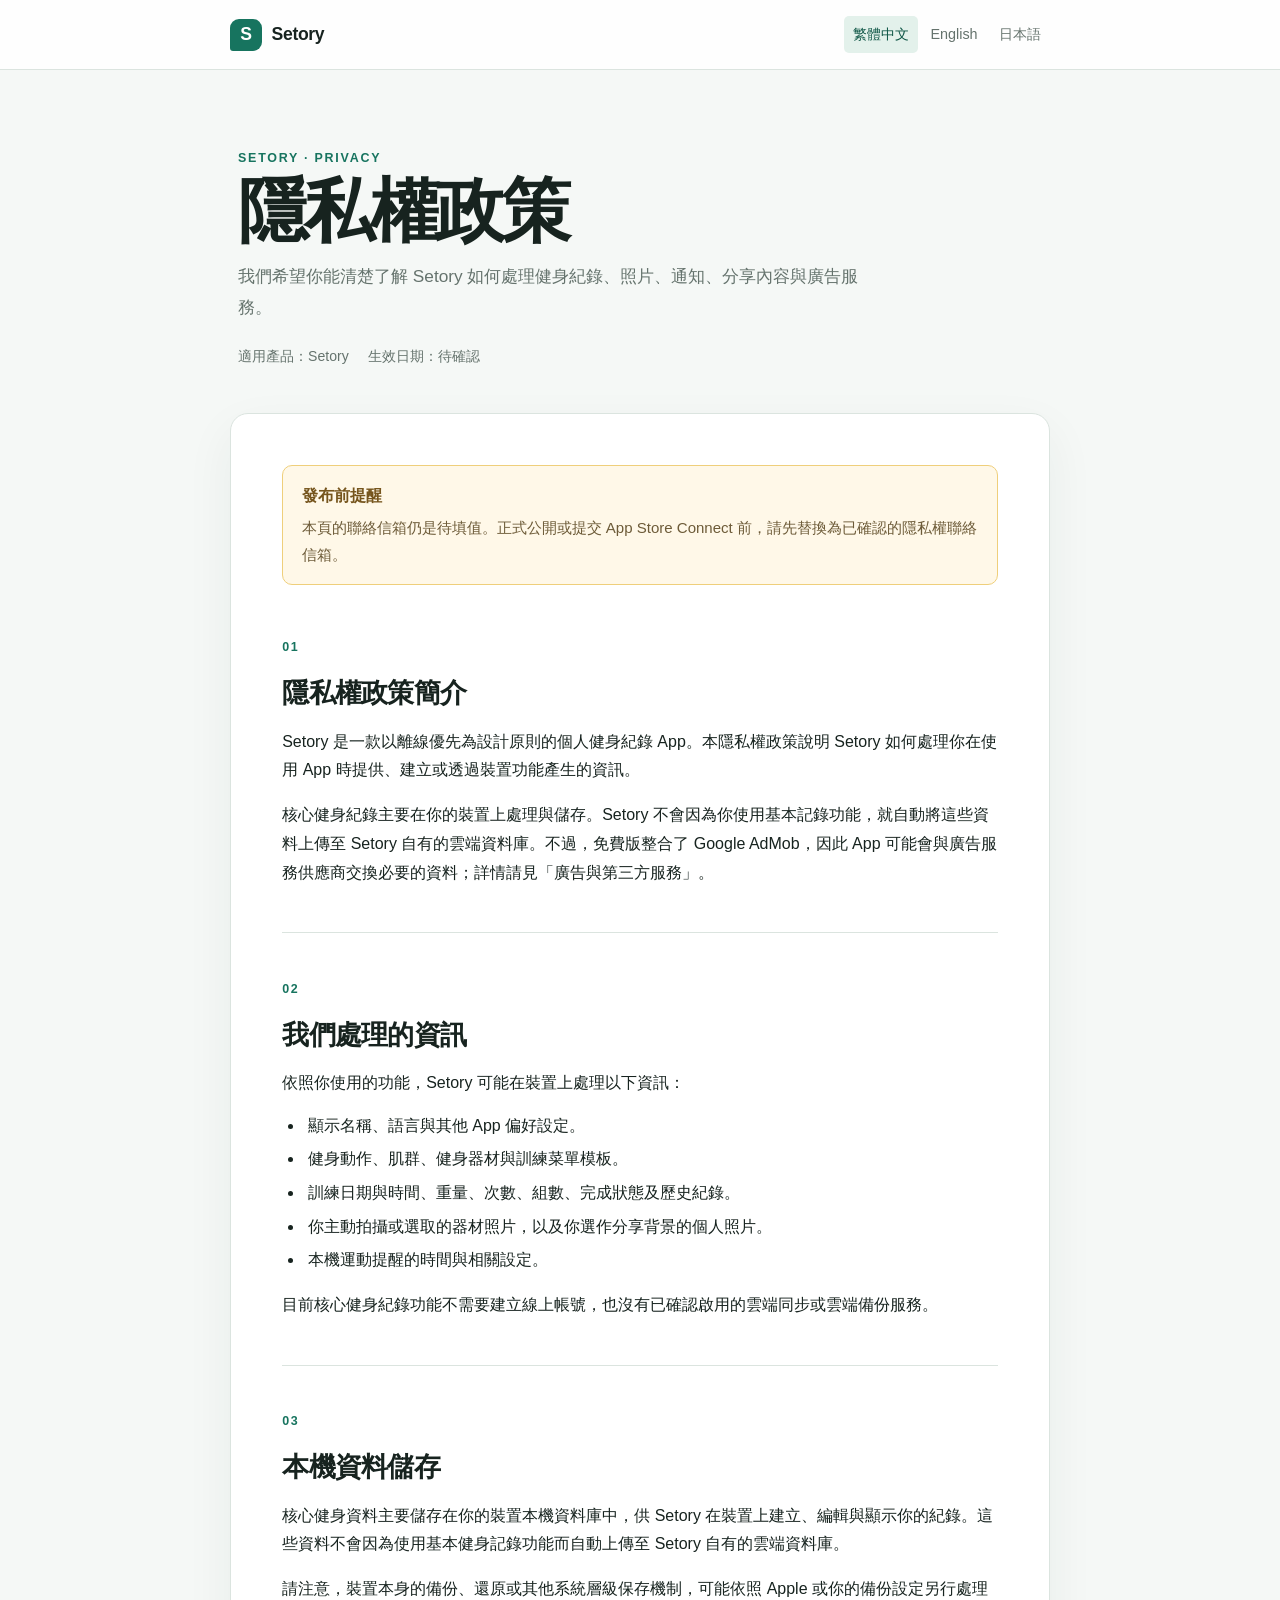
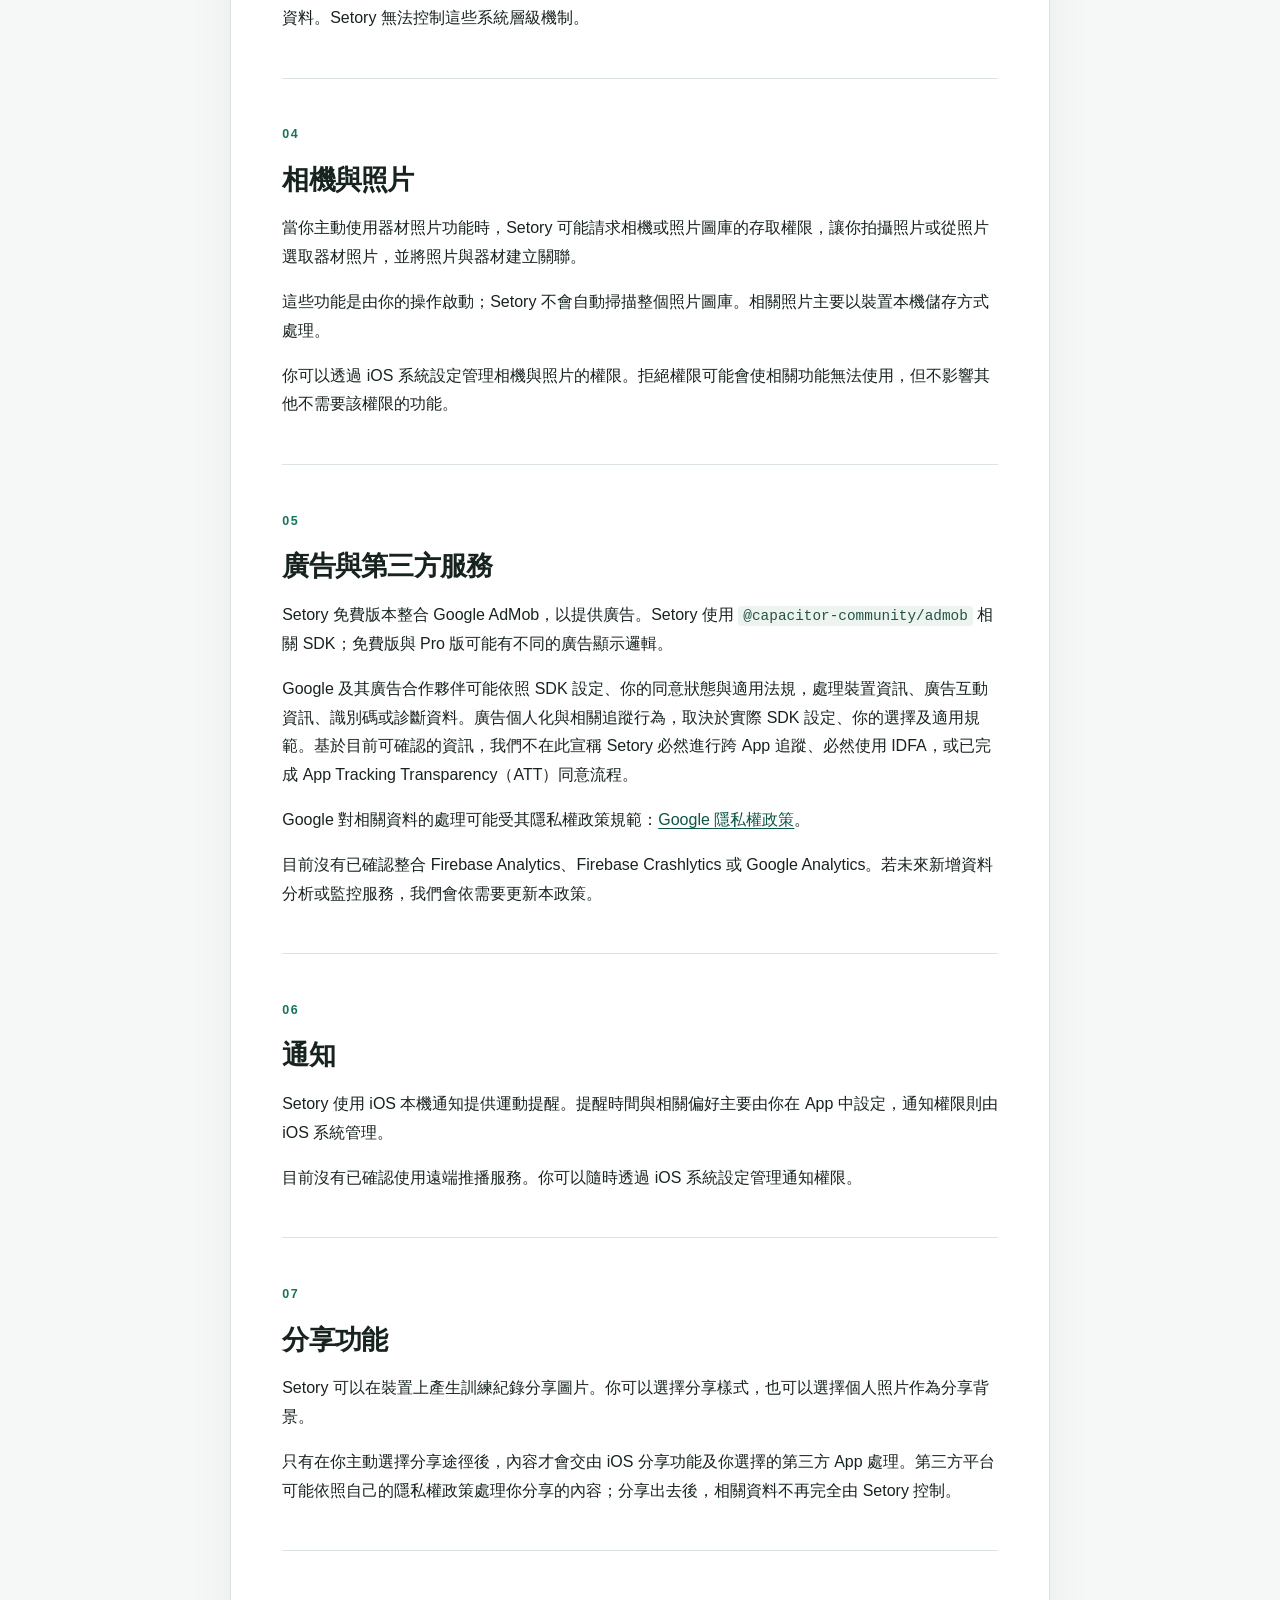
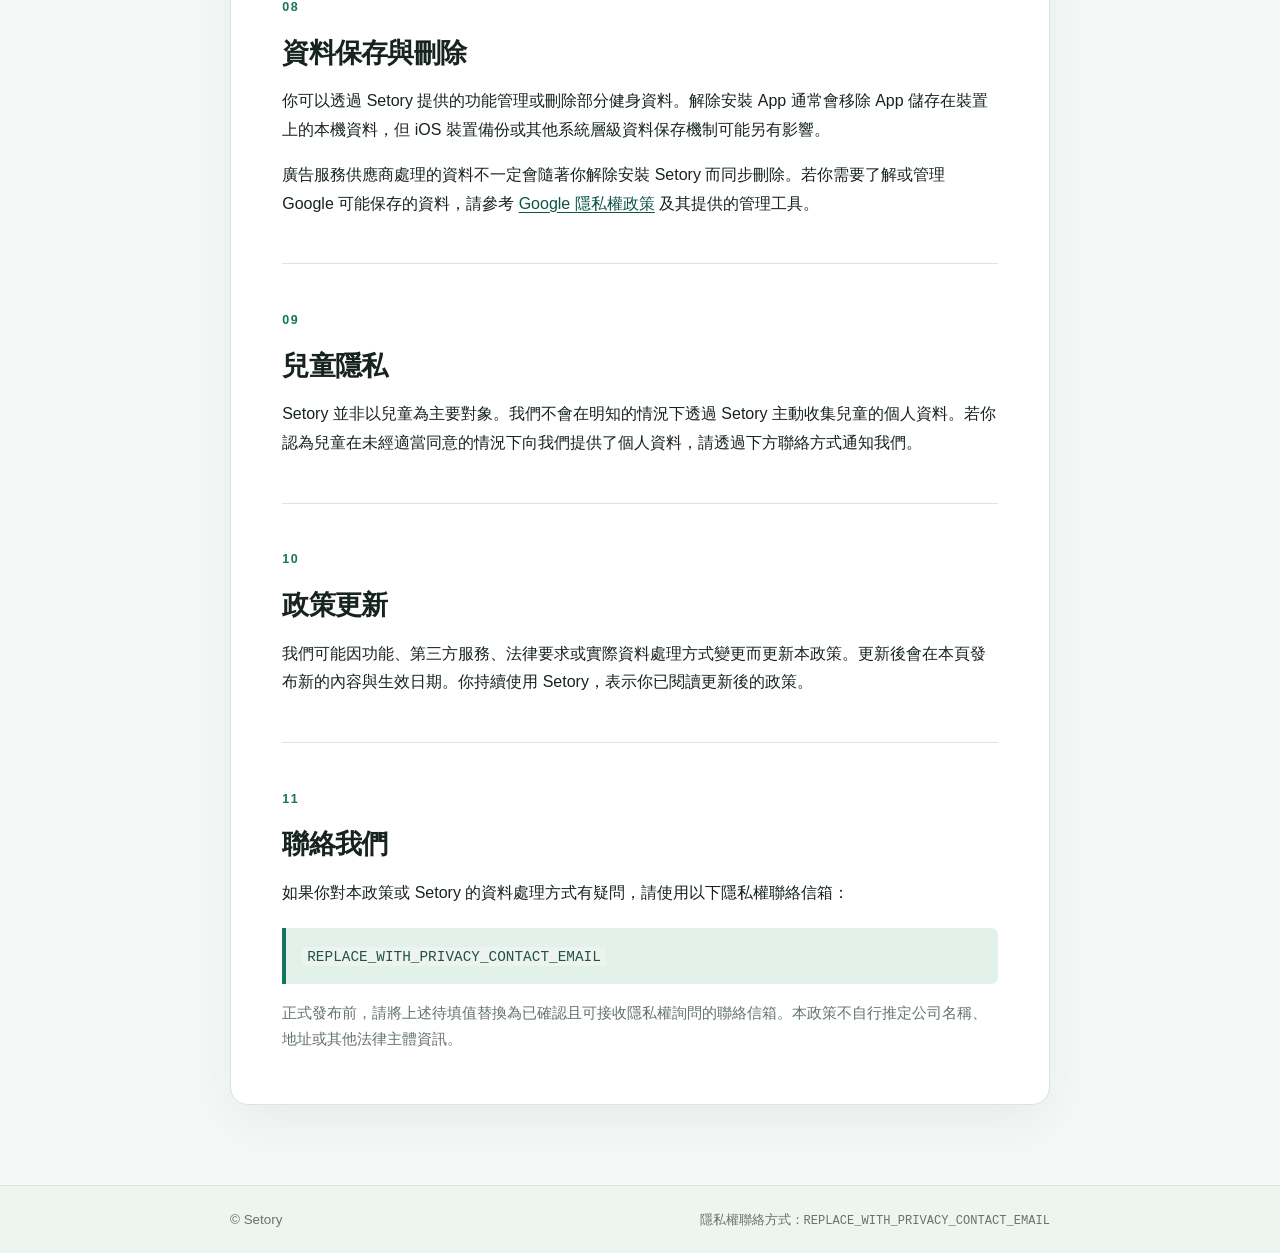
==== index.html @ bccb5e9c "first commit" ====
<!doctype html>
<html lang="zh-Hant">

<head>
    <meta charset="UTF-8">
    <meta name="viewport" content="width=device-width, initial-scale=1">
    <meta name="description" content="Setory 隱私權政策。了解 Setory 如何處理本機健身資料、照片、通知、分享功能與廣告服務。">
    <title>Setory｜隱私權政策</title>
    <link rel="stylesheet" href="./styles.css">
</head>

<body>
    <a class="skip-link" href="#main-content">跳至主要內容</a>
    <header class="site-header">
        <div class="header-inner">
            <a class="brand" href="./" aria-label="Setory 隱私權政策首頁">
                <span class="brand-mark" aria-hidden="true">S</span>
                <span>Setory</span>
            </a>
            <nav class="language-nav" aria-label="語言選擇">
                <a class="active" href="./" lang="zh-Hant" aria-current="page">繁體中文</a>
                <a href="./en/" lang="en">English</a>
                <a href="./ja/" lang="ja">日本語</a>
            </nav>
        </div>
    </header>

    <main id="main-content" class="policy-shell">
        <section class="hero" aria-labelledby="page-title">
            <p class="eyebrow">SETORY · PRIVACY</p>
            <h1 id="page-title">隱私權政策</h1>
            <p class="hero-copy">我們希望你能清楚了解 Setory 如何處理健身紀錄、照片、通知、分享內容與廣告服務。</p>
            <div class="policy-meta">
                <span>適用產品：Setory</span>
                <span>生效日期：待確認</span>
            </div>
        </section>

        <article class="policy-card">
            <div class="notice">
                <strong>發布前提醒</strong>
                <p>本頁的聯絡信箱仍是待填值。正式公開或提交 App Store Connect 前，請先替換為已確認的隱私權聯絡信箱。</p>
            </div>

            <section class="policy-section" id="introduction">
                <p class="section-number">01</p>
                <h2>隱私權政策簡介</h2>
                <p>Setory 是一款以離線優先為設計原則的個人健身紀錄 App。本隱私權政策說明 Setory 如何處理你在使用 App 時提供、建立或透過裝置功能產生的資訊。</p>
                <p>核心健身紀錄主要在你的裝置上處理與儲存。Setory 不會因為你使用基本記錄功能，就自動將這些資料上傳至 Setory 自有的雲端資料庫。不過，免費版整合了 Google AdMob，因此 App
                    可能會與廣告服務供應商交換必要的資料；詳情請見「廣告與第三方服務」。</p>
            </section>

            <section class="policy-section" id="information">
                <p class="section-number">02</p>
                <h2>我們處理的資訊</h2>
                <p>依照你使用的功能，Setory 可能在裝置上處理以下資訊：</p>
                <ul>
                    <li>顯示名稱、語言與其他 App 偏好設定。</li>
                    <li>健身動作、肌群、健身器材與訓練菜單模板。</li>
                    <li>訓練日期與時間、重量、次數、組數、完成狀態及歷史紀錄。</li>
                    <li>你主動拍攝或選取的器材照片，以及你選作分享背景的個人照片。</li>
                    <li>本機運動提醒的時間與相關設定。</li>
                </ul>
                <p>目前核心健身紀錄功能不需要建立線上帳號，也沒有已確認啟用的雲端同步或雲端備份服務。</p>
            </section>

            <section class="policy-section" id="local-storage">
                <p class="section-number">03</p>
                <h2>本機資料儲存</h2>
                <p>核心健身資料主要儲存在你的裝置本機資料庫中，供 Setory 在裝置上建立、編輯與顯示你的紀錄。這些資料不會因為使用基本健身記錄功能而自動上傳至 Setory 自有的雲端資料庫。</p>
                <p>請注意，裝置本身的備份、還原或其他系統層級保存機制，可能依照 Apple 或你的備份設定另行處理資料。Setory 無法控制這些系統層級機制。</p>
            </section>

            <section class="policy-section" id="camera-photos">
                <p class="section-number">04</p>
                <h2>相機與照片</h2>
                <p>當你主動使用器材照片功能時，Setory 可能請求相機或照片圖庫的存取權限，讓你拍攝照片或從照片選取器材照片，並將照片與器材建立關聯。</p>
                <p>這些功能是由你的操作啟動；Setory 不會自動掃描整個照片圖庫。相關照片主要以裝置本機儲存方式處理。</p>
                <p>你可以透過 iOS 系統設定管理相機與照片的權限。拒絕權限可能會使相關功能無法使用，但不影響其他不需要該權限的功能。</p>
            </section>

            <section class="policy-section" id="advertising">
                <p class="section-number">05</p>
                <h2>廣告與第三方服務</h2>
                <p>Setory 免費版本整合 Google AdMob，以提供廣告。Setory 使用 <code>@capacitor-community/admob</code> 相關 SDK；免費版與 Pro
                    版可能有不同的廣告顯示邏輯。</p>
                <p>Google 及其廣告合作夥伴可能依照 SDK 設定、你的同意狀態與適用法規，處理裝置資訊、廣告互動資訊、識別碼或診斷資料。廣告個人化與相關追蹤行為，取決於實際 SDK
                    設定、你的選擇及適用規範。基於目前可確認的資訊，我們不在此宣稱 Setory 必然進行跨 App 追蹤、必然使用 IDFA，或已完成 App Tracking
                    Transparency（ATT）同意流程。</p>
                <p>Google 對相關資料的處理可能受其隱私權政策規範：<a href="https://policies.google.com/privacy" rel="noopener noreferrer"
                        target="_blank">Google 隱私權政策<span class="sr-only">（在新分頁開啟）</span></a>。</p>
                <p>目前沒有已確認整合 Firebase Analytics、Firebase Crashlytics 或 Google Analytics。若未來新增資料分析或監控服務，我們會依需要更新本政策。</p>
            </section>

            <section class="policy-section" id="notifications">
                <p class="section-number">06</p>
                <h2>通知</h2>
                <p>Setory 使用 iOS 本機通知提供運動提醒。提醒時間與相關偏好主要由你在 App 中設定，通知權限則由 iOS 系統管理。</p>
                <p>目前沒有已確認使用遠端推播服務。你可以隨時透過 iOS 系統設定管理通知權限。</p>
            </section>

            <section class="policy-section" id="sharing">
                <p class="section-number">07</p>
                <h2>分享功能</h2>
                <p>Setory 可以在裝置上產生訓練紀錄分享圖片。你可以選擇分享樣式，也可以選擇個人照片作為分享背景。</p>
                <p>只有在你主動選擇分享途徑後，內容才會交由 iOS 分享功能及你選擇的第三方 App 處理。第三方平台可能依照自己的隱私權政策處理你分享的內容；分享出去後，相關資料不再完全由 Setory 控制。</p>
            </section>

            <section class="policy-section" id="retention">
                <p class="section-number">08</p>
                <h2>資料保存與刪除</h2>
                <p>你可以透過 Setory 提供的功能管理或刪除部分健身資料。解除安裝 App 通常會移除 App 儲存在裝置上的本機資料，但 iOS 裝置備份或其他系統層級資料保存機制可能另有影響。</p>
                <p>廣告服務供應商處理的資料不一定會隨著你解除安裝 Setory 而同步刪除。若你需要了解或管理 Google 可能保存的資料，請參考 <a
                        href="https://policies.google.com/privacy" rel="noopener noreferrer" target="_blank">Google
                        隱私權政策<span class="sr-only">（在新分頁開啟）</span></a> 及其提供的管理工具。</p>
            </section>

            <section class="policy-section" id="children">
                <p class="section-number">09</p>
                <h2>兒童隱私</h2>
                <p>Setory 並非以兒童為主要對象。我們不會在明知的情況下透過 Setory 主動收集兒童的個人資料。若你認為兒童在未經適當同意的情況下向我們提供了個人資料，請透過下方聯絡方式通知我們。</p>
            </section>

            <section class="policy-section" id="changes">
                <p class="section-number">10</p>
                <h2>政策更新</h2>
                <p>我們可能因功能、第三方服務、法律要求或實際資料處理方式變更而更新本政策。更新後會在本頁發布新的內容與生效日期。你持續使用 Setory，表示你已閱讀更新後的政策。</p>
            </section>

            <section class="policy-section" id="contact">
                <p class="section-number">11</p>
                <h2>聯絡我們</h2>
                <p>如果你對本政策或 Setory 的資料處理方式有疑問，請使用以下隱私權聯絡信箱：</p>
                <p class="contact-placeholder"><code>REPLACE_WITH_PRIVACY_CONTACT_EMAIL</code></p>
                <p class="muted">正式發布前，請將上述待填值替換為已確認且可接收隱私權詢問的聯絡信箱。本政策不自行推定公司名稱、地址或其他法律主體資訊。</p>
            </section>
        </article>
    </main>

    <footer class="site-footer">
        <div class="footer-inner">
            <span>© Setory</span>
            <span>隱私權聯絡方式：<code>REPLACE_WITH_PRIVACY_CONTACT_EMAIL</code></span>
        </div>
    </footer>
</body>

</html>
---- styles.css ----
:root {
  --ink: #17231f;
  --muted: #65736d;
  --line: #dbe4df;
  --paper: #f5f8f6;
  --card: #ffffff;
  --accent: #17745f;
  --accent-dark: #0d5545;
  --accent-soft: #e3f1eb;
  --notice: #fff8e8;
  --notice-line: #efcf7b;
  --max-width: 820px;
}

* {
  box-sizing: border-box;
}

html {
  scroll-behavior: smooth;
}

body {
  margin: 0;
  color: var(--ink);
  background: var(--paper);
  font-family: -apple-system, BlinkMacSystemFont, "Segoe UI", "Noto Sans TC", "Noto Sans JP", sans-serif;
  font-size: 16px;
  line-height: 1.8;
  overflow-wrap: anywhere;
}

a {
  color: var(--accent-dark);
  text-underline-offset: 3px;
}

a:hover {
  color: var(--accent);
}

a:focus-visible {
  outline: 3px solid #e49b27;
  outline-offset: 4px;
  border-radius: 3px;
}

code {
  padding: 0.12em 0.35em;
  color: #245346;
  background: #edf4f0;
  border-radius: 4px;
  font-family: ui-monospace, SFMono-Regular, Menlo, Consolas, monospace;
  font-size: 0.9em;
  overflow-wrap: anywhere;
}

.skip-link {
  position: absolute;
  left: 1rem;
  top: -4rem;
  z-index: 10;
  padding: 0.65rem 0.9rem;
  color: #fff;
  background: var(--accent-dark);
  border-radius: 0 0 6px 6px;
  text-decoration: none;
}

.skip-link:focus {
  top: 0;
}

.site-header {
  border-bottom: 1px solid var(--line);
  background: rgba(255, 255, 255, 0.88);
}

.header-inner,
.footer-inner {
  display: flex;
  align-items: center;
  justify-content: space-between;
  gap: 1rem;
  max-width: calc(var(--max-width) + 64px);
  margin: 0 auto;
  padding: 1rem 2rem;
}

.brand {
  display: inline-flex;
  align-items: center;
  gap: 0.6rem;
  color: var(--ink);
  font-size: 1.1rem;
  font-weight: 750;
  letter-spacing: -0.02em;
  text-decoration: none;
}

.brand-mark {
  display: grid;
  width: 2rem;
  height: 2rem;
  place-items: center;
  color: #fff;
  background: var(--accent);
  border-radius: 9px 9px 9px 3px;
  font-weight: 800;
}

.language-nav {
  display: flex;
  flex-wrap: wrap;
  justify-content: flex-end;
  gap: 0.25rem;
}

.language-nav a {
  padding: 0.35rem 0.55rem;
  color: var(--muted);
  border-radius: 5px;
  font-size: 0.9rem;
  text-decoration: none;
}

.language-nav a:hover,
.language-nav a.active {
  color: var(--accent-dark);
  background: var(--accent-soft);
}

.policy-shell {
  width: min(100% - 2rem, var(--max-width));
  margin: 0 auto;
  padding: 4.8rem 0 5rem;
}

.hero {
  padding: 0 0.5rem 2.7rem;
}

.eyebrow,
.section-number {
  margin: 0;
  color: var(--accent);
  font-size: 0.78rem;
  font-weight: 800;
  letter-spacing: 0.14em;
}

.hero h1 {
  max-width: 720px;
  margin: 0.25rem 0 0.7rem;
  color: var(--ink);
  font-size: clamp(2.35rem, 7vw, 4.4rem);
  letter-spacing: -0.06em;
  line-height: 1.08;
}

.hero-copy {
  max-width: 650px;
  margin: 0;
  color: var(--muted);
  font-size: 1.08rem;
}

.policy-meta {
  display: flex;
  flex-wrap: wrap;
  gap: 0.45rem 1.2rem;
  margin-top: 1.35rem;
  color: var(--muted);
  font-size: 0.88rem;
}

.policy-card {
  padding: clamp(1.3rem, 4vw, 3.2rem);
  background: var(--card);
  border: 1px solid var(--line);
  border-radius: 18px;
  box-shadow: 0 18px 50px rgba(23, 55, 43, 0.06);
}

.notice {
  margin-bottom: 3.2rem;
  padding: 1rem 1.15rem;
  background: var(--notice);
  border: 1px solid var(--notice-line);
  border-radius: 10px;
}

.notice strong {
  display: block;
  margin-bottom: 0.2rem;
  color: #76551d;
}

.notice p,
.policy-section p {
  margin: 0 0 1rem;
}

.notice p {
  color: #6d5b38;
  font-size: 0.94rem;
}

.notice p:last-child,
.policy-section p:last-child {
  margin-bottom: 0;
}

.policy-section {
  padding: 0 0 2.8rem;
  margin: 0 0 2.8rem;
  border-bottom: 1px solid var(--line);
  scroll-margin-top: 1rem;
}

.policy-section:last-child {
  padding-bottom: 0;
  margin-bottom: 0;
  border-bottom: 0;
}

.policy-section h2 {
  margin: 0.25rem 0 1rem;
  color: var(--ink);
  font-size: clamp(1.35rem, 3vw, 1.7rem);
  letter-spacing: -0.025em;
  line-height: 1.35;
}

.policy-section ul {
  margin: -0.15rem 0 1rem;
  padding-left: 1.35rem;
}

.policy-section li {
  padding-left: 0.25rem;
  margin: 0.3rem 0;
}

.contact-placeholder {
  margin-top: 1.25rem !important;
  padding: 0.85rem 1rem;
  background: var(--accent-soft);
  border-left: 4px solid var(--accent);
  border-radius: 0 7px 7px 0;
}

.muted {
  color: var(--muted);
  font-size: 0.92rem;
}

.site-footer {
  color: var(--muted);
  border-top: 1px solid var(--line);
  background: #eef4f0;
  font-size: 0.84rem;
}

.footer-inner {
  align-items: flex-start;
  flex-wrap: wrap;
  padding-top: 1.35rem;
  padding-bottom: 1.35rem;
}

.footer-inner code {
  color: var(--muted);
  background: transparent;
  padding: 0;
}

.sr-only {
  position: absolute;
  width: 1px;
  height: 1px;
  padding: 0;
  margin: -1px;
  overflow: hidden;
  clip: rect(0, 0, 0, 0);
  white-space: nowrap;
  border: 0;
}

@media (max-width: 620px) {
  .header-inner {
    align-items: flex-start;
    flex-direction: column;
    padding: 0.85rem 1rem;
  }

  .language-nav {
    justify-content: flex-start;
    margin-left: -0.55rem;
  }

  .policy-shell {
    width: min(100% - 1.25rem, var(--max-width));
    padding-top: 3.1rem;
  }

  .hero {
    padding-bottom: 2rem;
  }

  .policy-card {
    border-radius: 13px;
  }

  .footer-inner {
    padding-right: 1rem;
    padding-left: 1rem;
  }
}

@media (prefers-reduced-motion: reduce) {
  html {
    scroll-behavior: auto;
  }
}
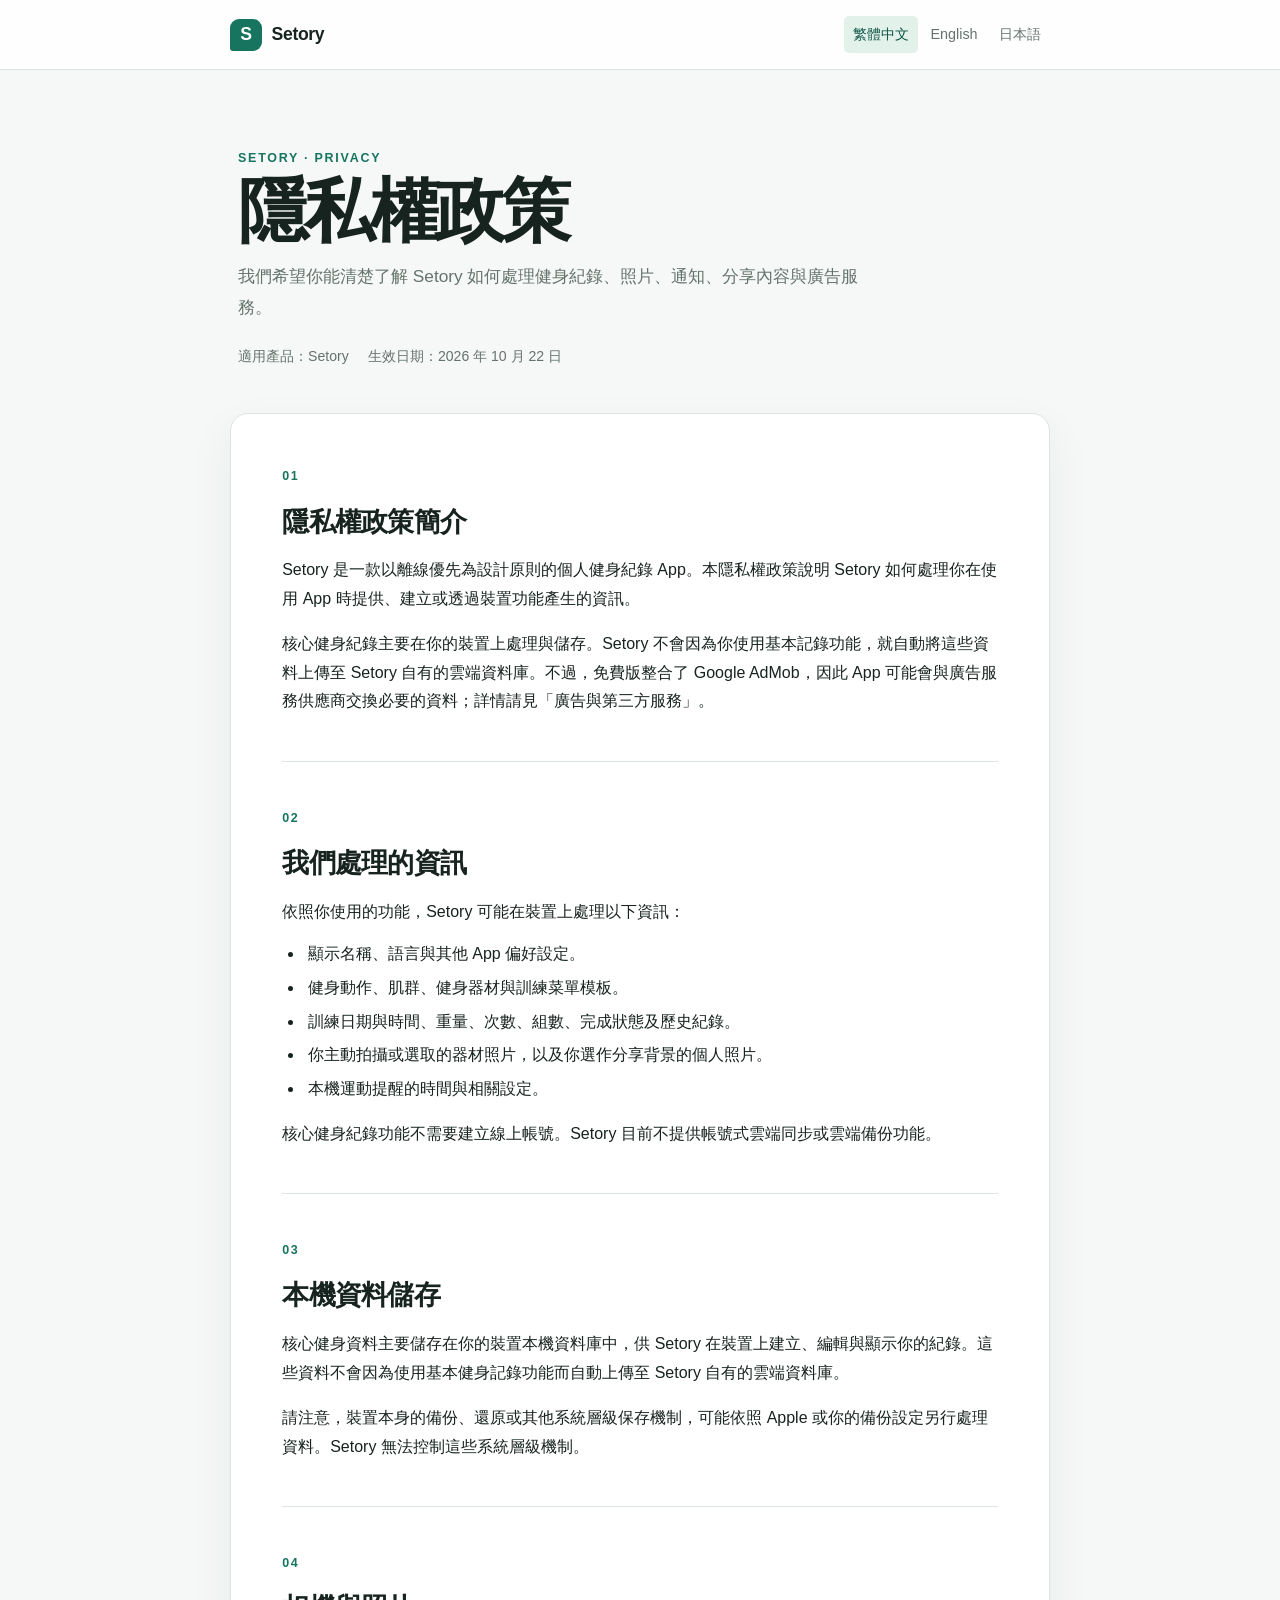
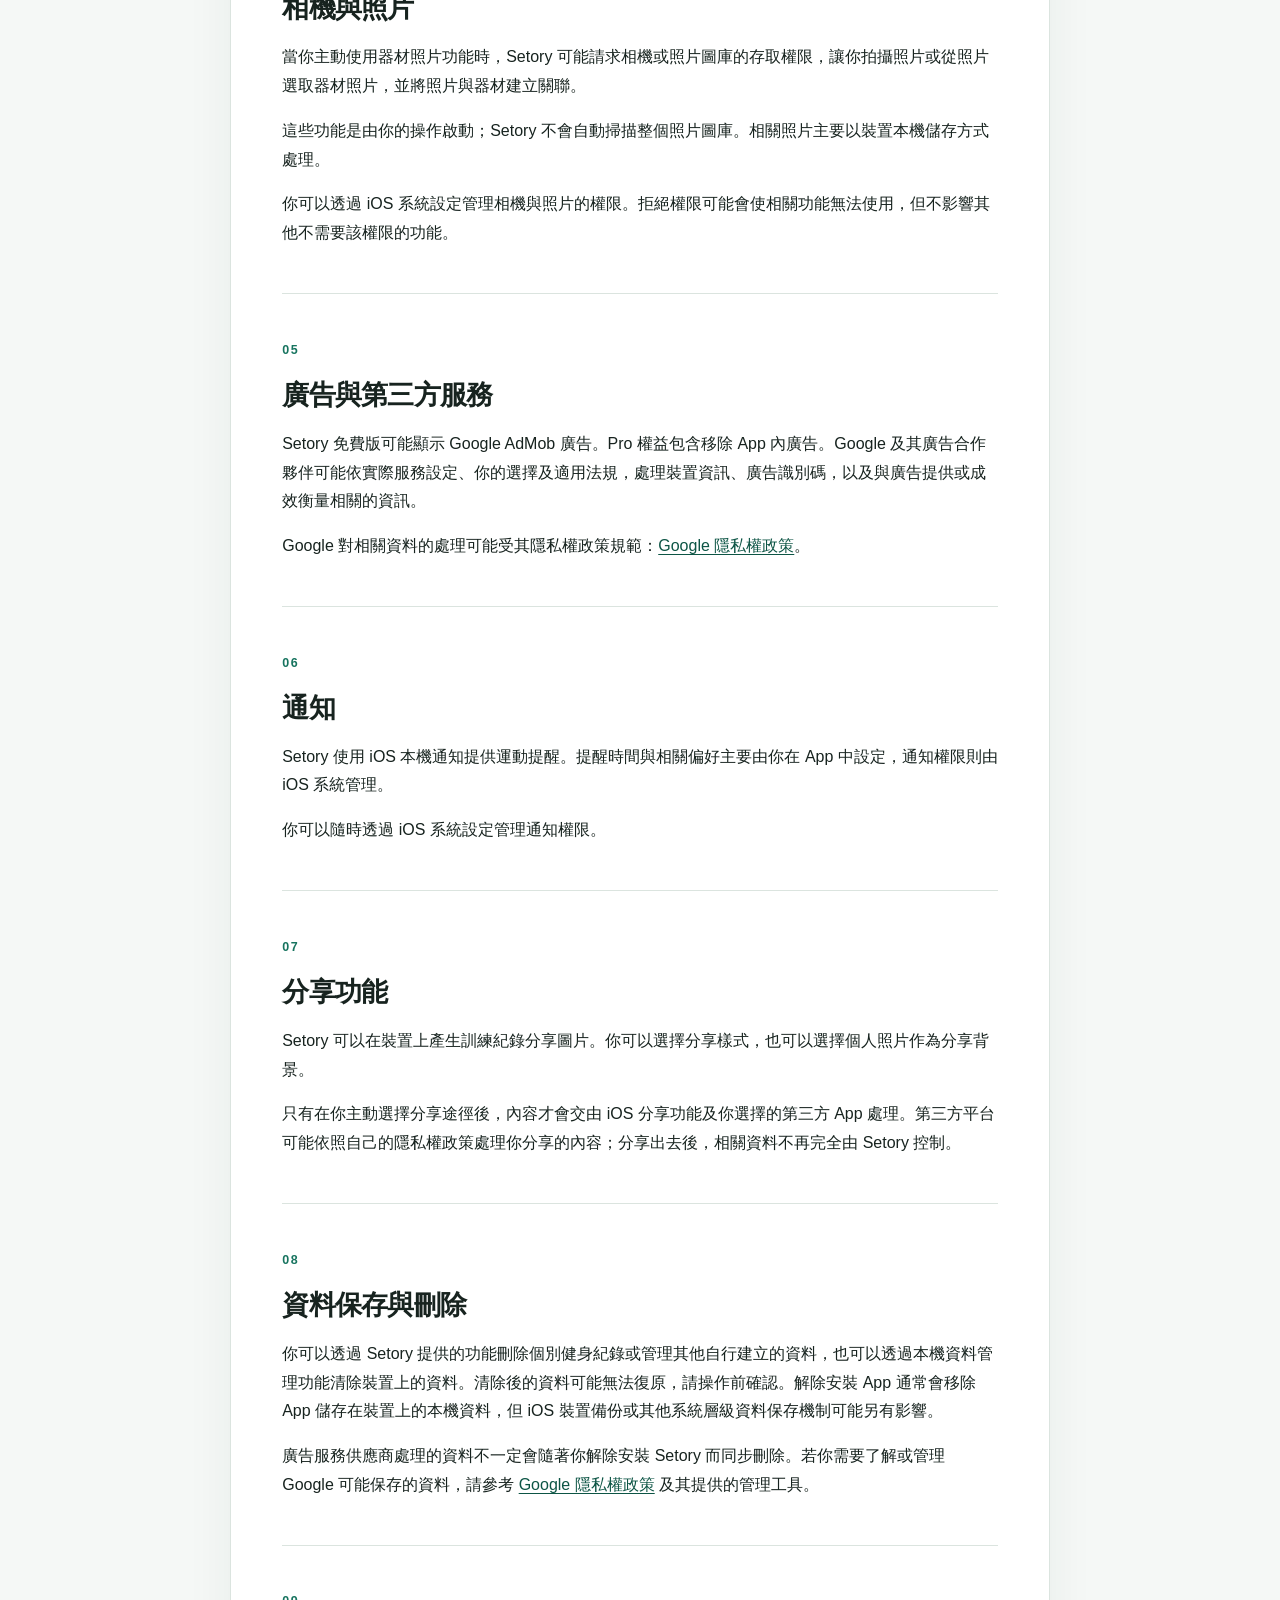
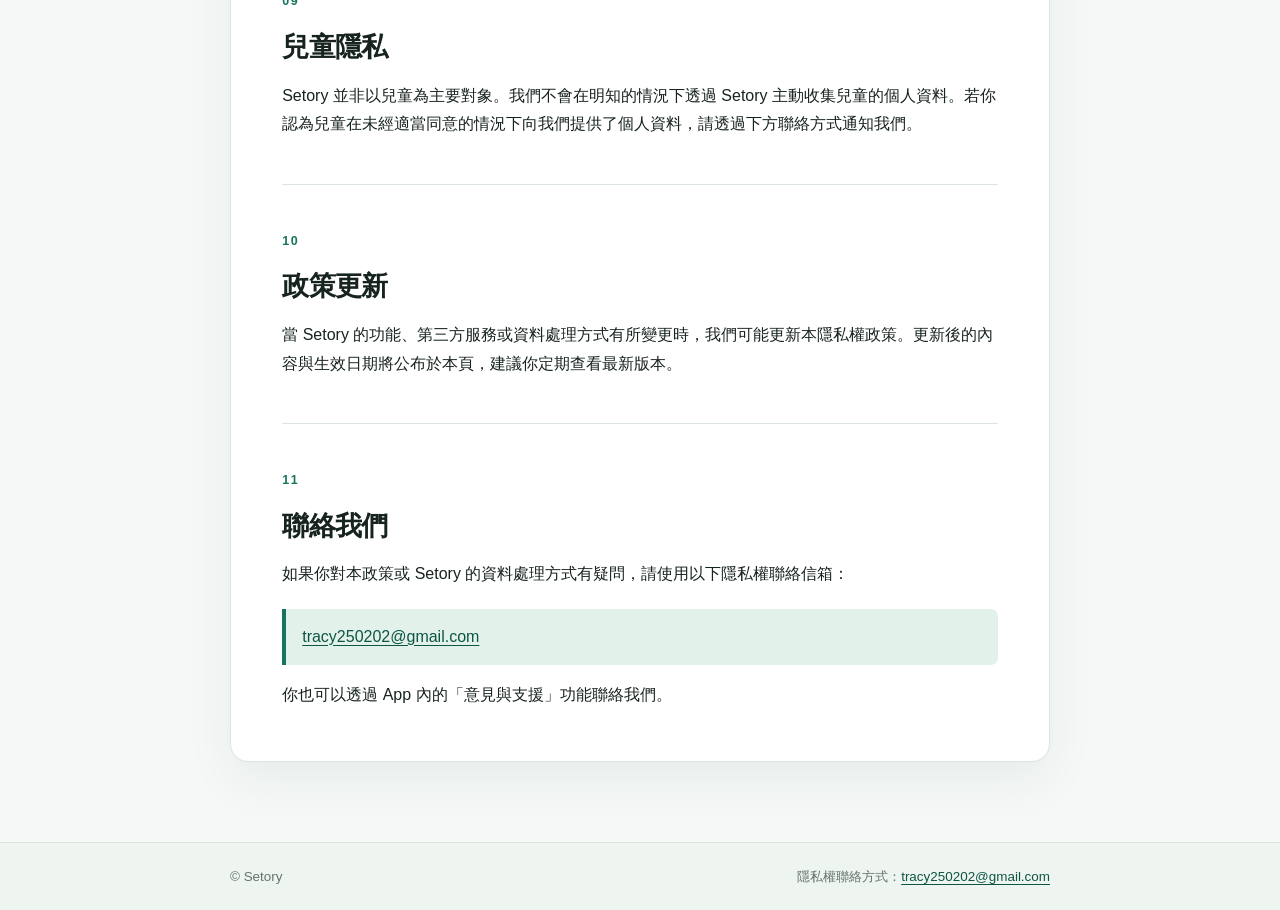
==== commit fe014b46: "更新隱私權政策，修正生效日期及聯絡資訊，簡化內容表述" ====
--- a/index.html
+++ b/index.html
@@ -32,16 +32,11 @@
             <p class="hero-copy">我們希望你能清楚了解 Setory 如何處理健身紀錄、照片、通知、分享內容與廣告服務。</p>
             <div class="policy-meta">
                 <span>適用產品：Setory</span>
-                <span>生效日期：待確認</span>
+                <span>生效日期：2026 年 10 月 22 日</span>
             </div>
         </section>
 
         <article class="policy-card">
-            <div class="notice">
-                <strong>發布前提醒</strong>
-                <p>本頁的聯絡信箱仍是待填值。正式公開或提交 App Store Connect 前，請先替換為已確認的隱私權聯絡信箱。</p>
-            </div>
-
             <section class="policy-section" id="introduction">
                 <p class="section-number">01</p>
                 <h2>隱私權政策簡介</h2>
@@ -61,7 +56,7 @@
                     <li>你主動拍攝或選取的器材照片，以及你選作分享背景的個人照片。</li>
                     <li>本機運動提醒的時間與相關設定。</li>
                 </ul>
-                <p>目前核心健身紀錄功能不需要建立線上帳號，也沒有已確認啟用的雲端同步或雲端備份服務。</p>
+                <p>核心健身紀錄功能不需要建立線上帳號。Setory 目前不提供帳號式雲端同步或雲端備份功能。</p>
             </section>
 
             <section class="policy-section" id="local-storage">
@@ -82,21 +77,16 @@
             <section class="policy-section" id="advertising">
                 <p class="section-number">05</p>
                 <h2>廣告與第三方服務</h2>
-                <p>Setory 免費版本整合 Google AdMob，以提供廣告。Setory 使用 <code>@capacitor-community/admob</code> 相關 SDK；免費版與 Pro
-                    版可能有不同的廣告顯示邏輯。</p>
-                <p>Google 及其廣告合作夥伴可能依照 SDK 設定、你的同意狀態與適用法規，處理裝置資訊、廣告互動資訊、識別碼或診斷資料。廣告個人化與相關追蹤行為，取決於實際 SDK
-                    設定、你的選擇及適用規範。基於目前可確認的資訊，我們不在此宣稱 Setory 必然進行跨 App 追蹤、必然使用 IDFA，或已完成 App Tracking
-                    Transparency（ATT）同意流程。</p>
+                <p>Setory 免費版可能顯示 Google AdMob 廣告。Pro 權益包含移除 App 內廣告。Google 及其廣告合作夥伴可能依實際服務設定、你的選擇及適用法規，處理裝置資訊、廣告識別碼，以及與廣告提供或成效衡量相關的資訊。</p>
                 <p>Google 對相關資料的處理可能受其隱私權政策規範：<a href="https://policies.google.com/privacy" rel="noopener noreferrer"
                         target="_blank">Google 隱私權政策<span class="sr-only">（在新分頁開啟）</span></a>。</p>
-                <p>目前沒有已確認整合 Firebase Analytics、Firebase Crashlytics 或 Google Analytics。若未來新增資料分析或監控服務，我們會依需要更新本政策。</p>
             </section>
 
             <section class="policy-section" id="notifications">
                 <p class="section-number">06</p>
                 <h2>通知</h2>
                 <p>Setory 使用 iOS 本機通知提供運動提醒。提醒時間與相關偏好主要由你在 App 中設定，通知權限則由 iOS 系統管理。</p>
-                <p>目前沒有已確認使用遠端推播服務。你可以隨時透過 iOS 系統設定管理通知權限。</p>
+                <p>你可以隨時透過 iOS 系統設定管理通知權限。</p>
             </section>
 
             <section class="policy-section" id="sharing">
@@ -109,7 +99,7 @@
             <section class="policy-section" id="retention">
                 <p class="section-number">08</p>
                 <h2>資料保存與刪除</h2>
-                <p>你可以透過 Setory 提供的功能管理或刪除部分健身資料。解除安裝 App 通常會移除 App 儲存在裝置上的本機資料，但 iOS 裝置備份或其他系統層級資料保存機制可能另有影響。</p>
+                <p>你可以透過 Setory 提供的功能刪除個別健身紀錄或管理其他自行建立的資料，也可以透過本機資料管理功能清除裝置上的資料。清除後的資料可能無法復原，請操作前確認。解除安裝 App 通常會移除 App 儲存在裝置上的本機資料，但 iOS 裝置備份或其他系統層級資料保存機制可能另有影響。</p>
                 <p>廣告服務供應商處理的資料不一定會隨著你解除安裝 Setory 而同步刪除。若你需要了解或管理 Google 可能保存的資料，請參考 <a
                         href="https://policies.google.com/privacy" rel="noopener noreferrer" target="_blank">Google
                         隱私權政策<span class="sr-only">（在新分頁開啟）</span></a> 及其提供的管理工具。</p>
@@ -124,15 +114,15 @@
             <section class="policy-section" id="changes">
                 <p class="section-number">10</p>
                 <h2>政策更新</h2>
-                <p>我們可能因功能、第三方服務、法律要求或實際資料處理方式變更而更新本政策。更新後會在本頁發布新的內容與生效日期。你持續使用 Setory，表示你已閱讀更新後的政策。</p>
+                <p>當 Setory 的功能、第三方服務或資料處理方式有所變更時，我們可能更新本隱私權政策。更新後的內容與生效日期將公布於本頁，建議你定期查看最新版本。</p>
             </section>
 
             <section class="policy-section" id="contact">
                 <p class="section-number">11</p>
                 <h2>聯絡我們</h2>
                 <p>如果你對本政策或 Setory 的資料處理方式有疑問，請使用以下隱私權聯絡信箱：</p>
-                <p class="contact-placeholder"><code>REPLACE_WITH_PRIVACY_CONTACT_EMAIL</code></p>
-                <p class="muted">正式發布前，請將上述待填值替換為已確認且可接收隱私權詢問的聯絡信箱。本政策不自行推定公司名稱、地址或其他法律主體資訊。</p>
+                <p class="contact-placeholder"><a href="mailto:tracy250202@gmail.com">tracy250202@gmail.com</a></p>
+                <p>你也可以透過 App 內的「意見與支援」功能聯絡我們。</p>
             </section>
         </article>
     </main>
@@ -140,9 +130,9 @@
     <footer class="site-footer">
         <div class="footer-inner">
             <span>© Setory</span>
-            <span>隱私權聯絡方式：<code>REPLACE_WITH_PRIVACY_CONTACT_EMAIL</code></span>
+            <span>隱私權聯絡方式：<a href="mailto:tracy250202@gmail.com">tracy250202@gmail.com</a></span>
         </div>
     </footer>
 </body>
 
-</html>+</html>
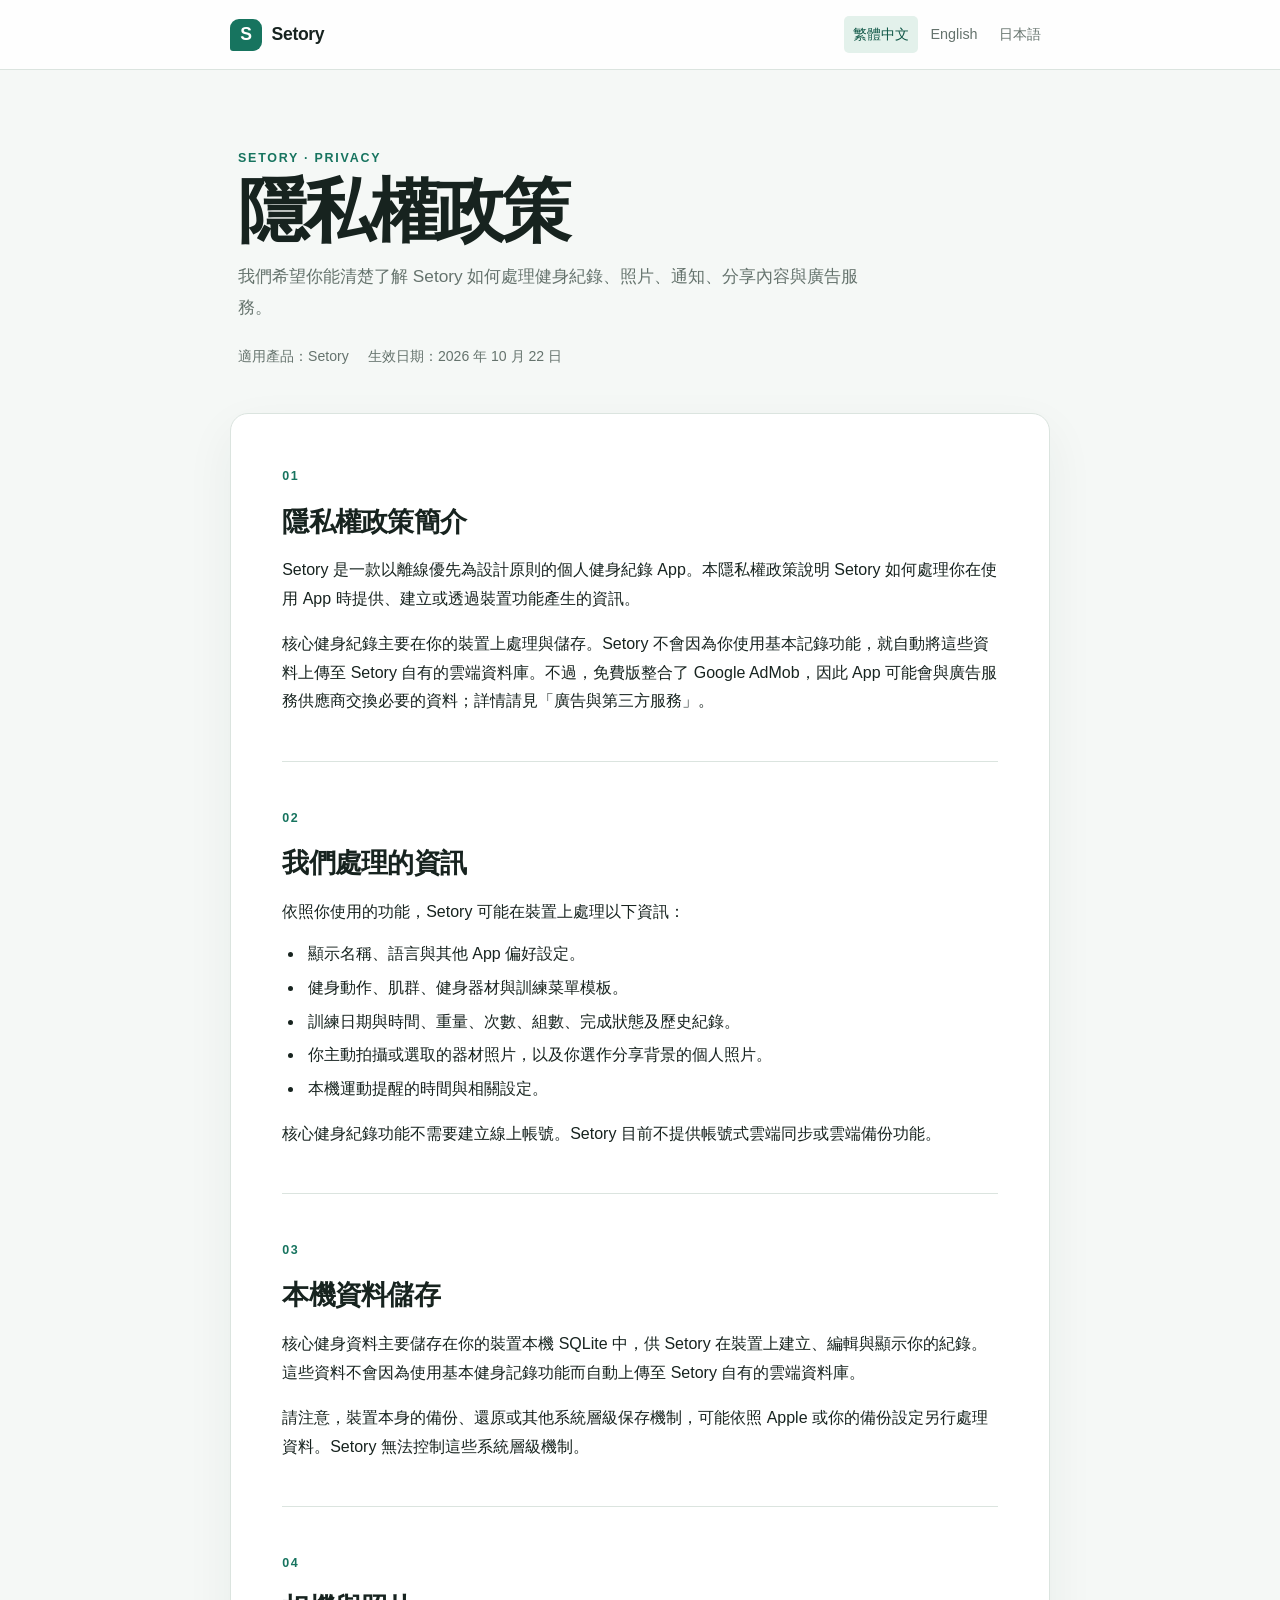
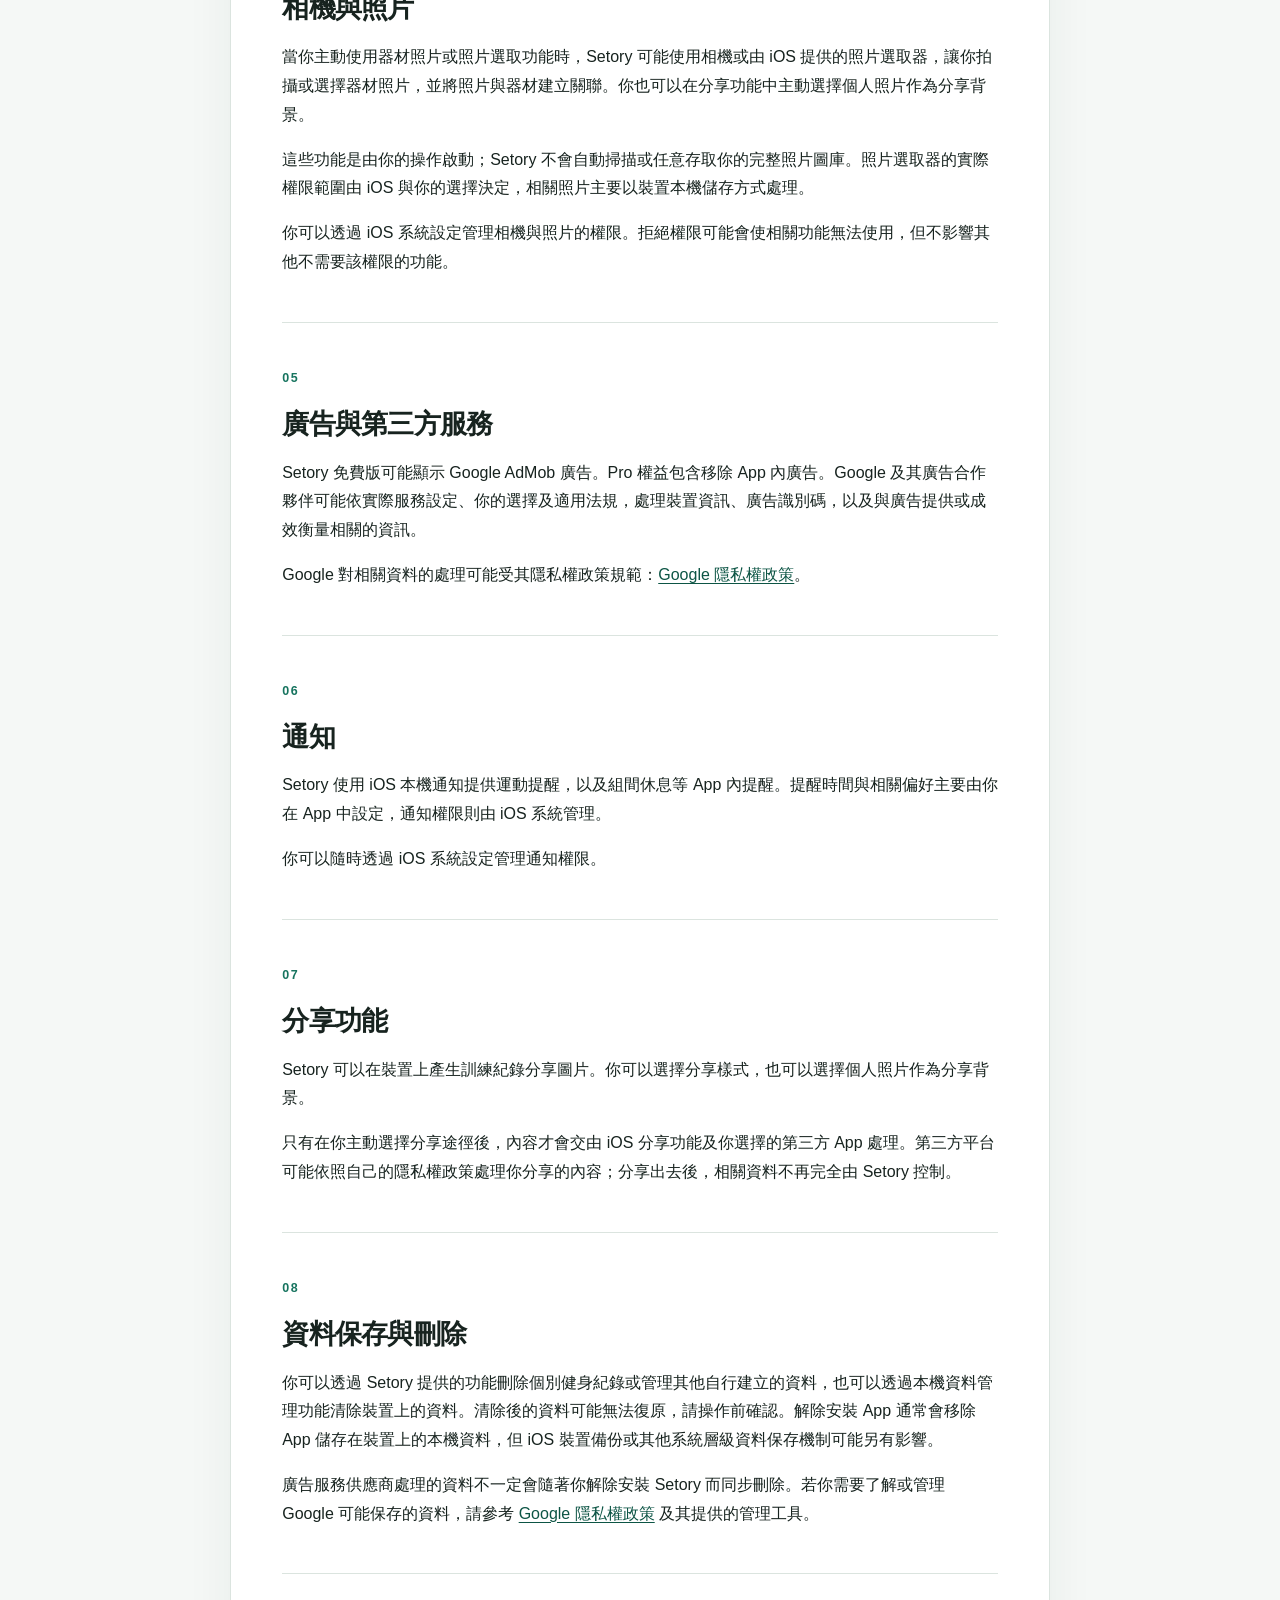
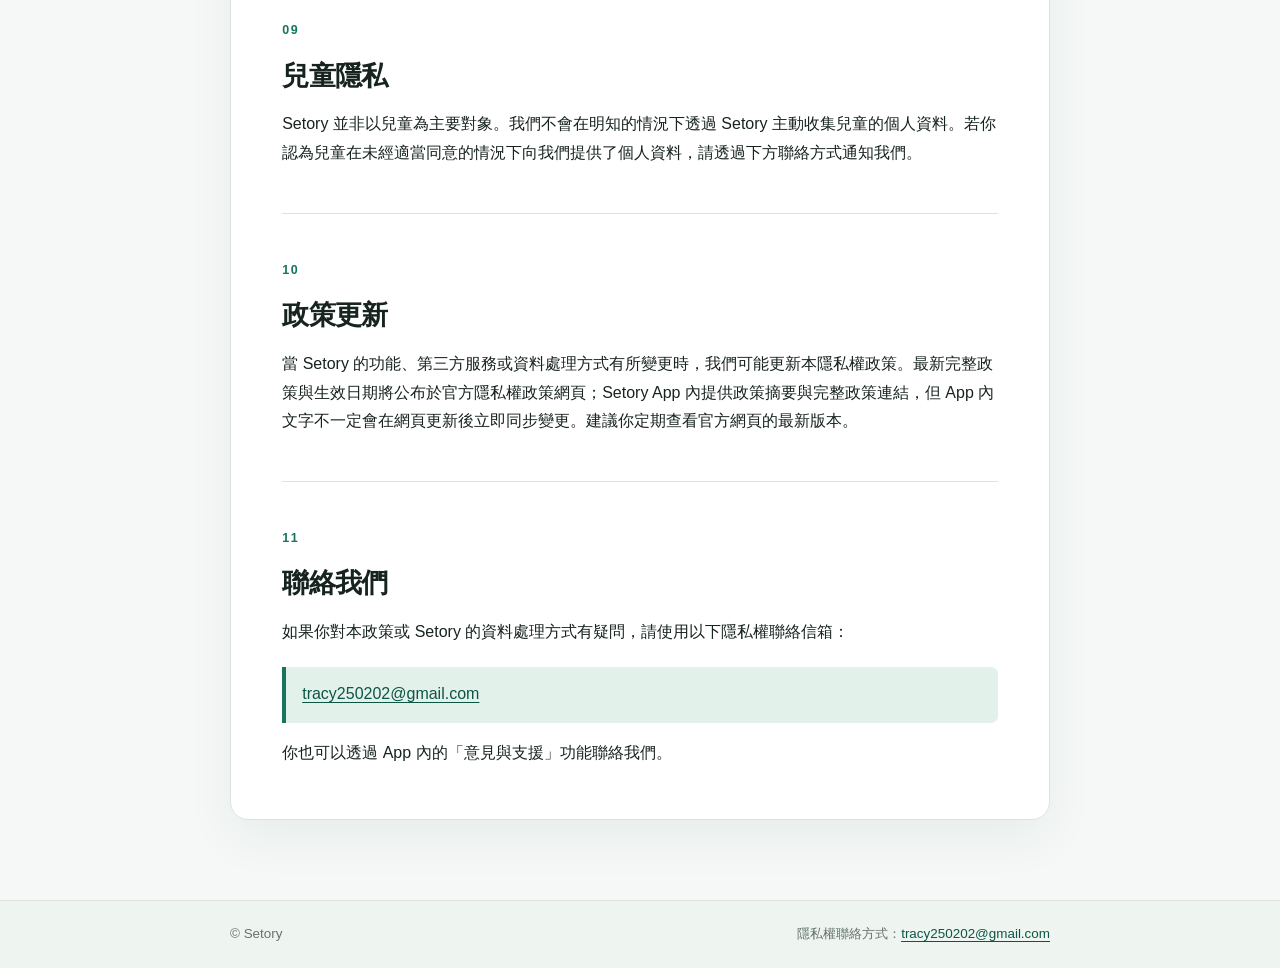
==== commit 90be8c46: "更新隱私權政策，修正資料儲存方式及相機照片功能描述，簡化政策更新說明" ====
--- a/index.html
+++ b/index.html
@@ -62,15 +62,15 @@
             <section class="policy-section" id="local-storage">
                 <p class="section-number">03</p>
                 <h2>本機資料儲存</h2>
-                <p>核心健身資料主要儲存在你的裝置本機資料庫中，供 Setory 在裝置上建立、編輯與顯示你的紀錄。這些資料不會因為使用基本健身記錄功能而自動上傳至 Setory 自有的雲端資料庫。</p>
+                <p>核心健身資料主要儲存在你的裝置本機 SQLite 中，供 Setory 在裝置上建立、編輯與顯示你的紀錄。這些資料不會因為使用基本健身記錄功能而自動上傳至 Setory 自有的雲端資料庫。</p>
                 <p>請注意，裝置本身的備份、還原或其他系統層級保存機制，可能依照 Apple 或你的備份設定另行處理資料。Setory 無法控制這些系統層級機制。</p>
             </section>
 
             <section class="policy-section" id="camera-photos">
                 <p class="section-number">04</p>
                 <h2>相機與照片</h2>
-                <p>當你主動使用器材照片功能時，Setory 可能請求相機或照片圖庫的存取權限，讓你拍攝照片或從照片選取器材照片，並將照片與器材建立關聯。</p>
-                <p>這些功能是由你的操作啟動；Setory 不會自動掃描整個照片圖庫。相關照片主要以裝置本機儲存方式處理。</p>
+                <p>當你主動使用器材照片或照片選取功能時，Setory 可能使用相機或由 iOS 提供的照片選取器，讓你拍攝或選擇器材照片，並將照片與器材建立關聯。你也可以在分享功能中主動選擇個人照片作為分享背景。</p>
+                <p>這些功能是由你的操作啟動；Setory 不會自動掃描或任意存取你的完整照片圖庫。照片選取器的實際權限範圍由 iOS 與你的選擇決定，相關照片主要以裝置本機儲存方式處理。</p>
                 <p>你可以透過 iOS 系統設定管理相機與照片的權限。拒絕權限可能會使相關功能無法使用，但不影響其他不需要該權限的功能。</p>
             </section>
 
@@ -85,7 +85,7 @@
             <section class="policy-section" id="notifications">
                 <p class="section-number">06</p>
                 <h2>通知</h2>
-                <p>Setory 使用 iOS 本機通知提供運動提醒。提醒時間與相關偏好主要由你在 App 中設定，通知權限則由 iOS 系統管理。</p>
+                <p>Setory 使用 iOS 本機通知提供運動提醒，以及組間休息等 App 內提醒。提醒時間與相關偏好主要由你在 App 中設定，通知權限則由 iOS 系統管理。</p>
                 <p>你可以隨時透過 iOS 系統設定管理通知權限。</p>
             </section>
 
@@ -114,7 +114,7 @@
             <section class="policy-section" id="changes">
                 <p class="section-number">10</p>
                 <h2>政策更新</h2>
-                <p>當 Setory 的功能、第三方服務或資料處理方式有所變更時，我們可能更新本隱私權政策。更新後的內容與生效日期將公布於本頁，建議你定期查看最新版本。</p>
+                <p>當 Setory 的功能、第三方服務或資料處理方式有所變更時，我們可能更新本隱私權政策。最新完整政策與生效日期將公布於官方隱私權政策網頁；Setory App 內提供政策摘要與完整政策連結，但 App 內文字不一定會在網頁更新後立即同步變更。建議你定期查看官方網頁的最新版本。</p>
             </section>
 
             <section class="policy-section" id="contact">
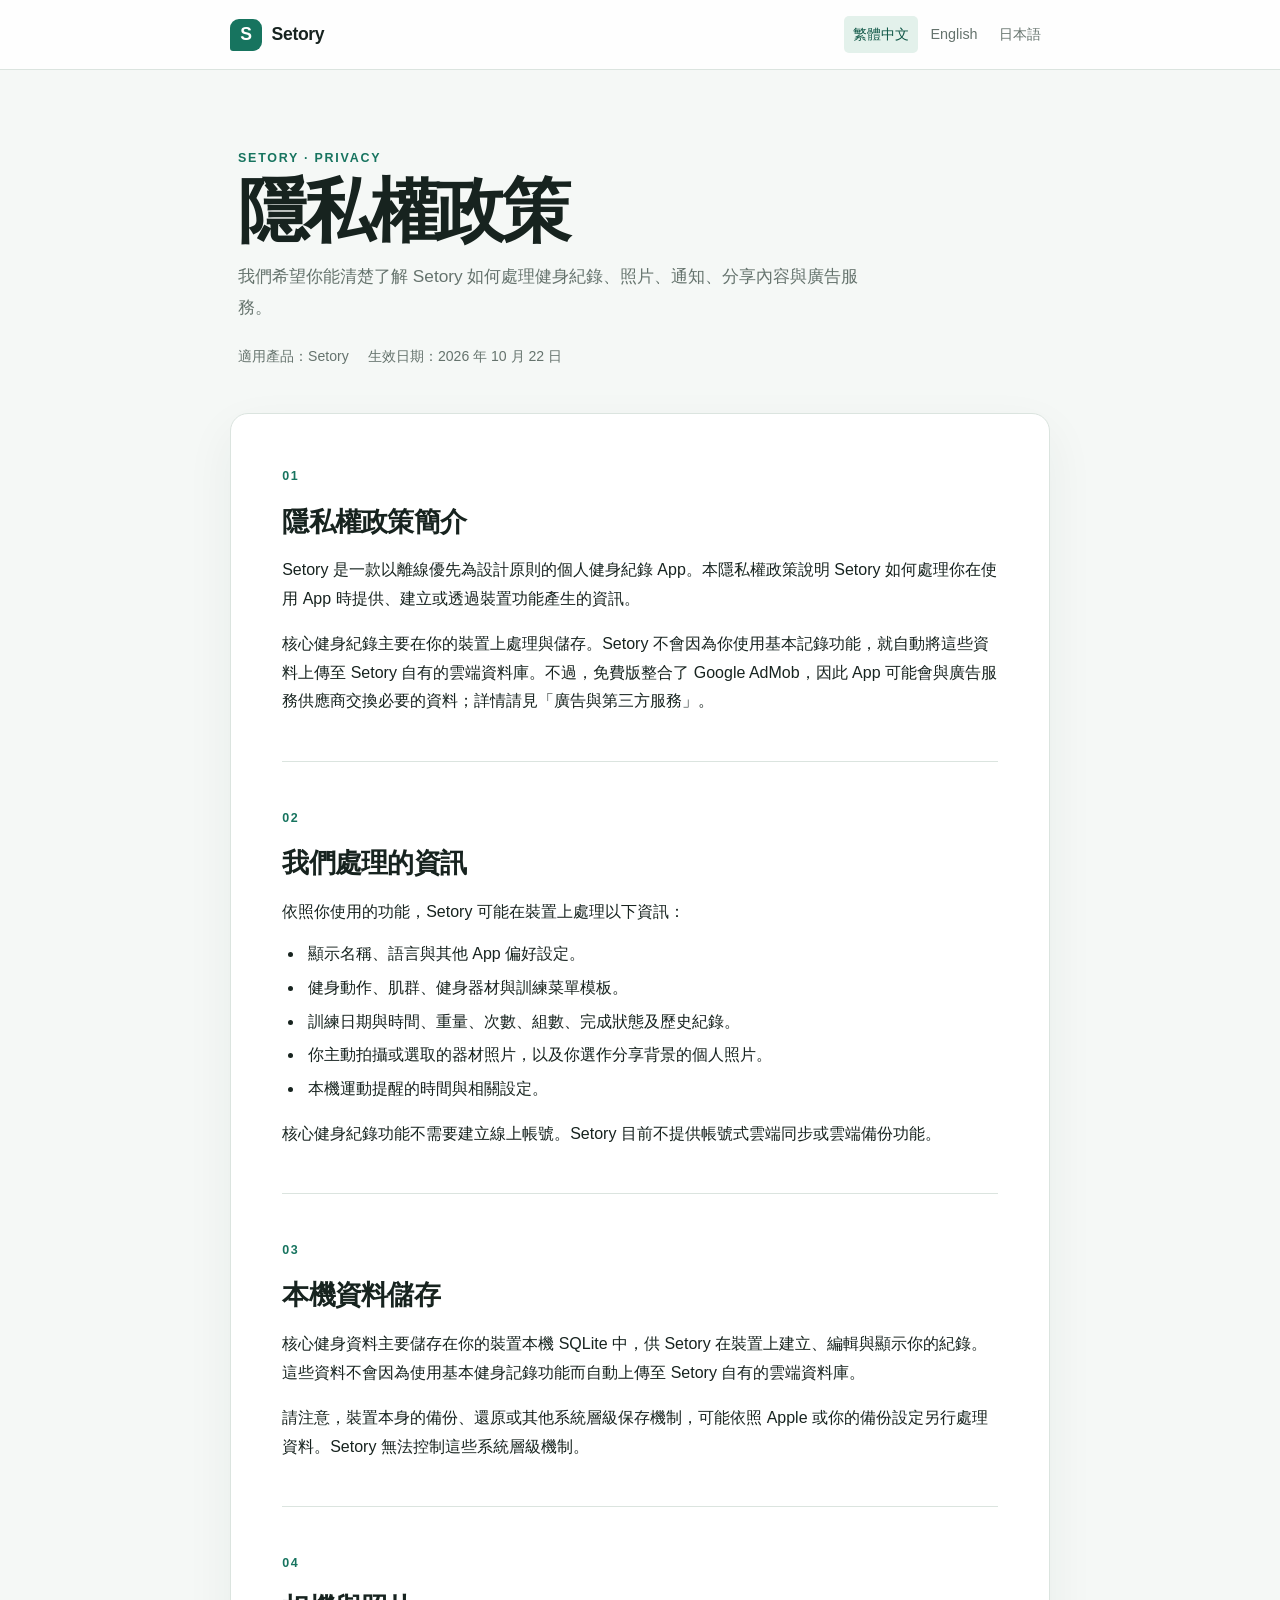
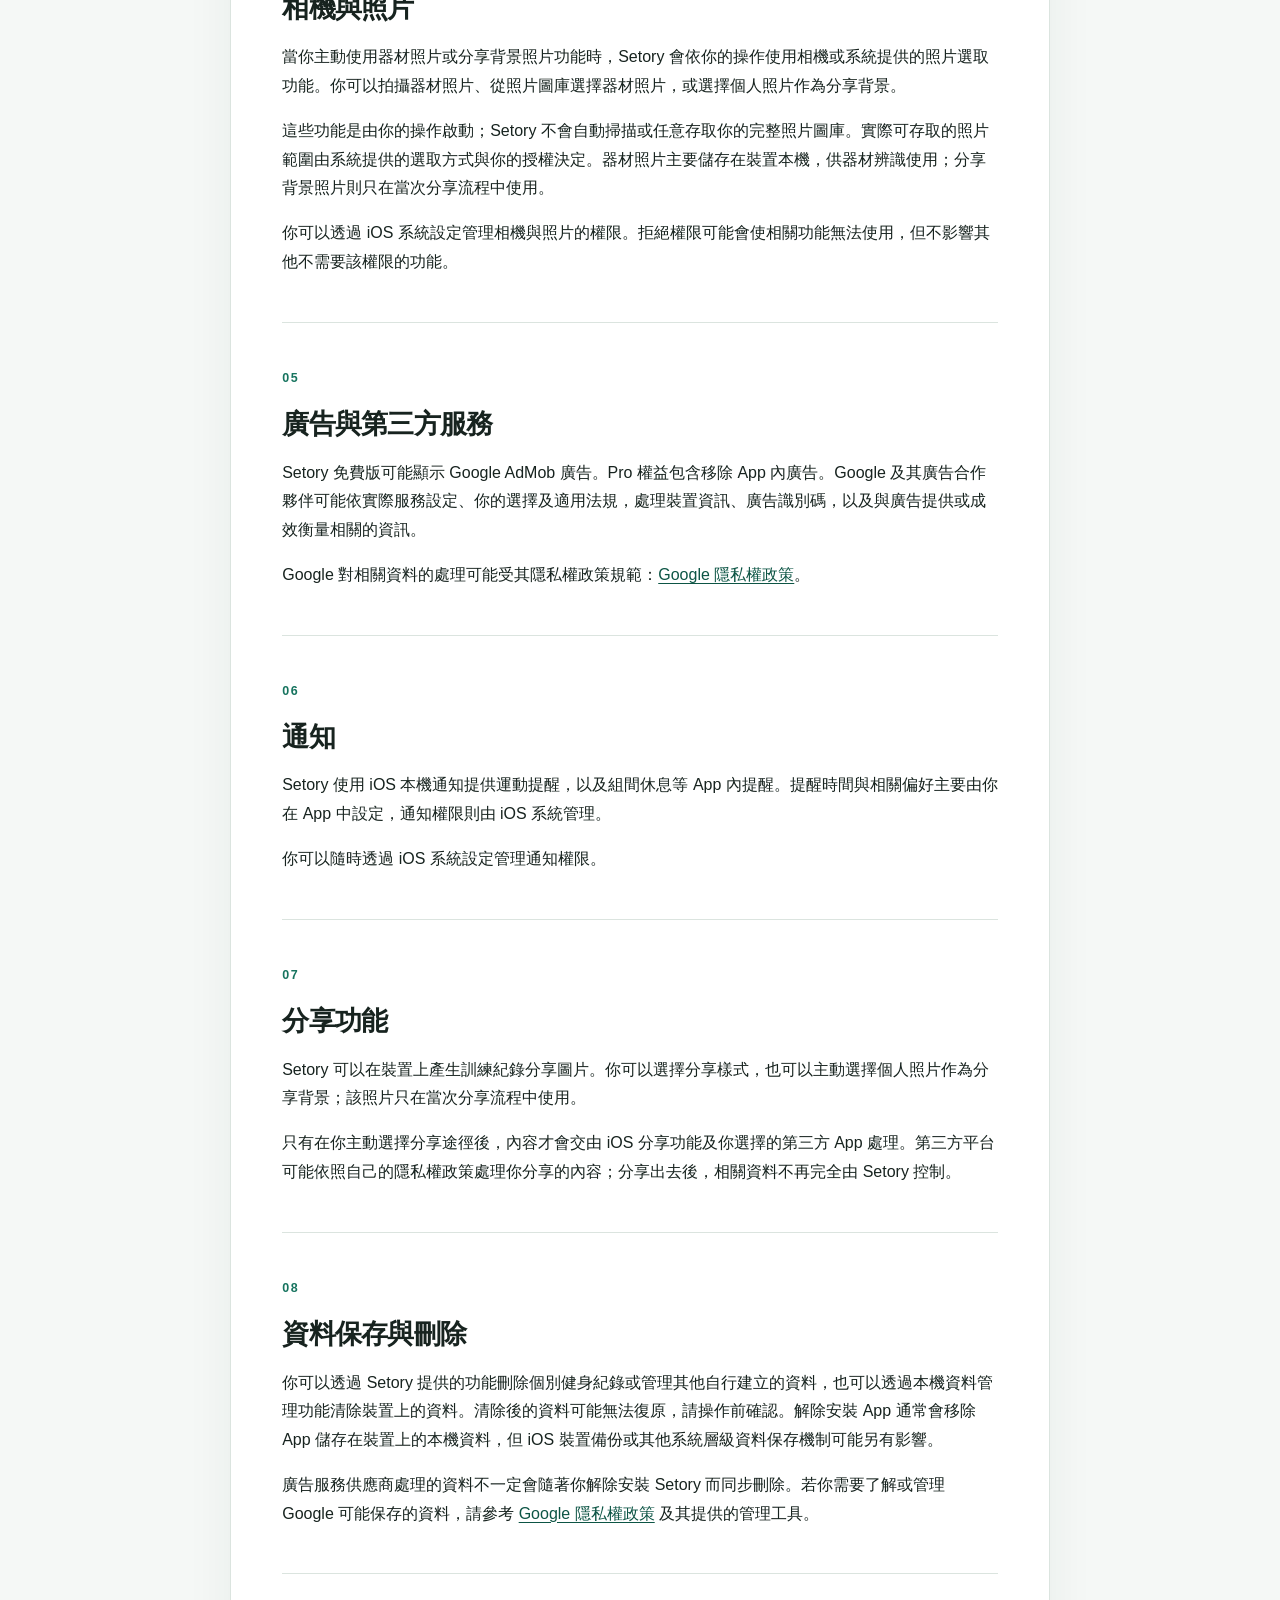
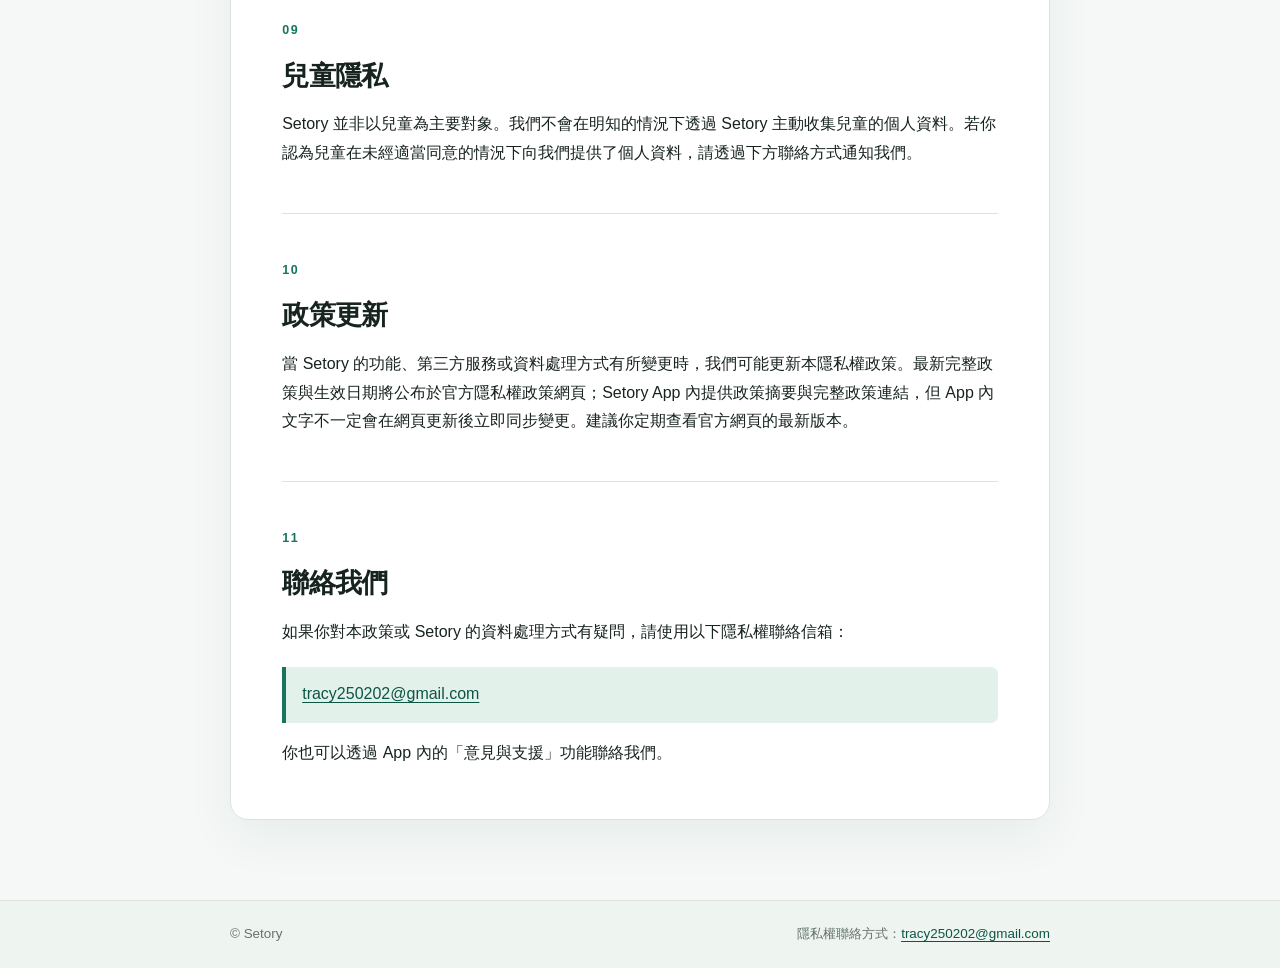
==== commit f088a685: "更新隱私權政策，修正相機與照片功能描述，強調用戶主動操作及資料存儲方式" ====
--- a/index.html
+++ b/index.html
@@ -69,8 +69,8 @@
             <section class="policy-section" id="camera-photos">
                 <p class="section-number">04</p>
                 <h2>相機與照片</h2>
-                <p>當你主動使用器材照片或照片選取功能時，Setory 可能使用相機或由 iOS 提供的照片選取器，讓你拍攝或選擇器材照片，並將照片與器材建立關聯。你也可以在分享功能中主動選擇個人照片作為分享背景。</p>
-                <p>這些功能是由你的操作啟動；Setory 不會自動掃描或任意存取你的完整照片圖庫。照片選取器的實際權限範圍由 iOS 與你的選擇決定，相關照片主要以裝置本機儲存方式處理。</p>
+                <p>當你主動使用器材照片或分享背景照片功能時，Setory 會依你的操作使用相機或系統提供的照片選取功能。你可以拍攝器材照片、從照片圖庫選擇器材照片，或選擇個人照片作為分享背景。</p>
+                <p>這些功能是由你的操作啟動；Setory 不會自動掃描或任意存取你的完整照片圖庫。實際可存取的照片範圍由系統提供的選取方式與你的授權決定。器材照片主要儲存在裝置本機，供器材辨識使用；分享背景照片則只在當次分享流程中使用。</p>
                 <p>你可以透過 iOS 系統設定管理相機與照片的權限。拒絕權限可能會使相關功能無法使用，但不影響其他不需要該權限的功能。</p>
             </section>
 
@@ -92,7 +92,7 @@
             <section class="policy-section" id="sharing">
                 <p class="section-number">07</p>
                 <h2>分享功能</h2>
-                <p>Setory 可以在裝置上產生訓練紀錄分享圖片。你可以選擇分享樣式，也可以選擇個人照片作為分享背景。</p>
+                <p>Setory 可以在裝置上產生訓練紀錄分享圖片。你可以選擇分享樣式，也可以主動選擇個人照片作為分享背景；該照片只在當次分享流程中使用。</p>
                 <p>只有在你主動選擇分享途徑後，內容才會交由 iOS 分享功能及你選擇的第三方 App 處理。第三方平台可能依照自己的隱私權政策處理你分享的內容；分享出去後，相關資料不再完全由 Setory 控制。</p>
             </section>
 
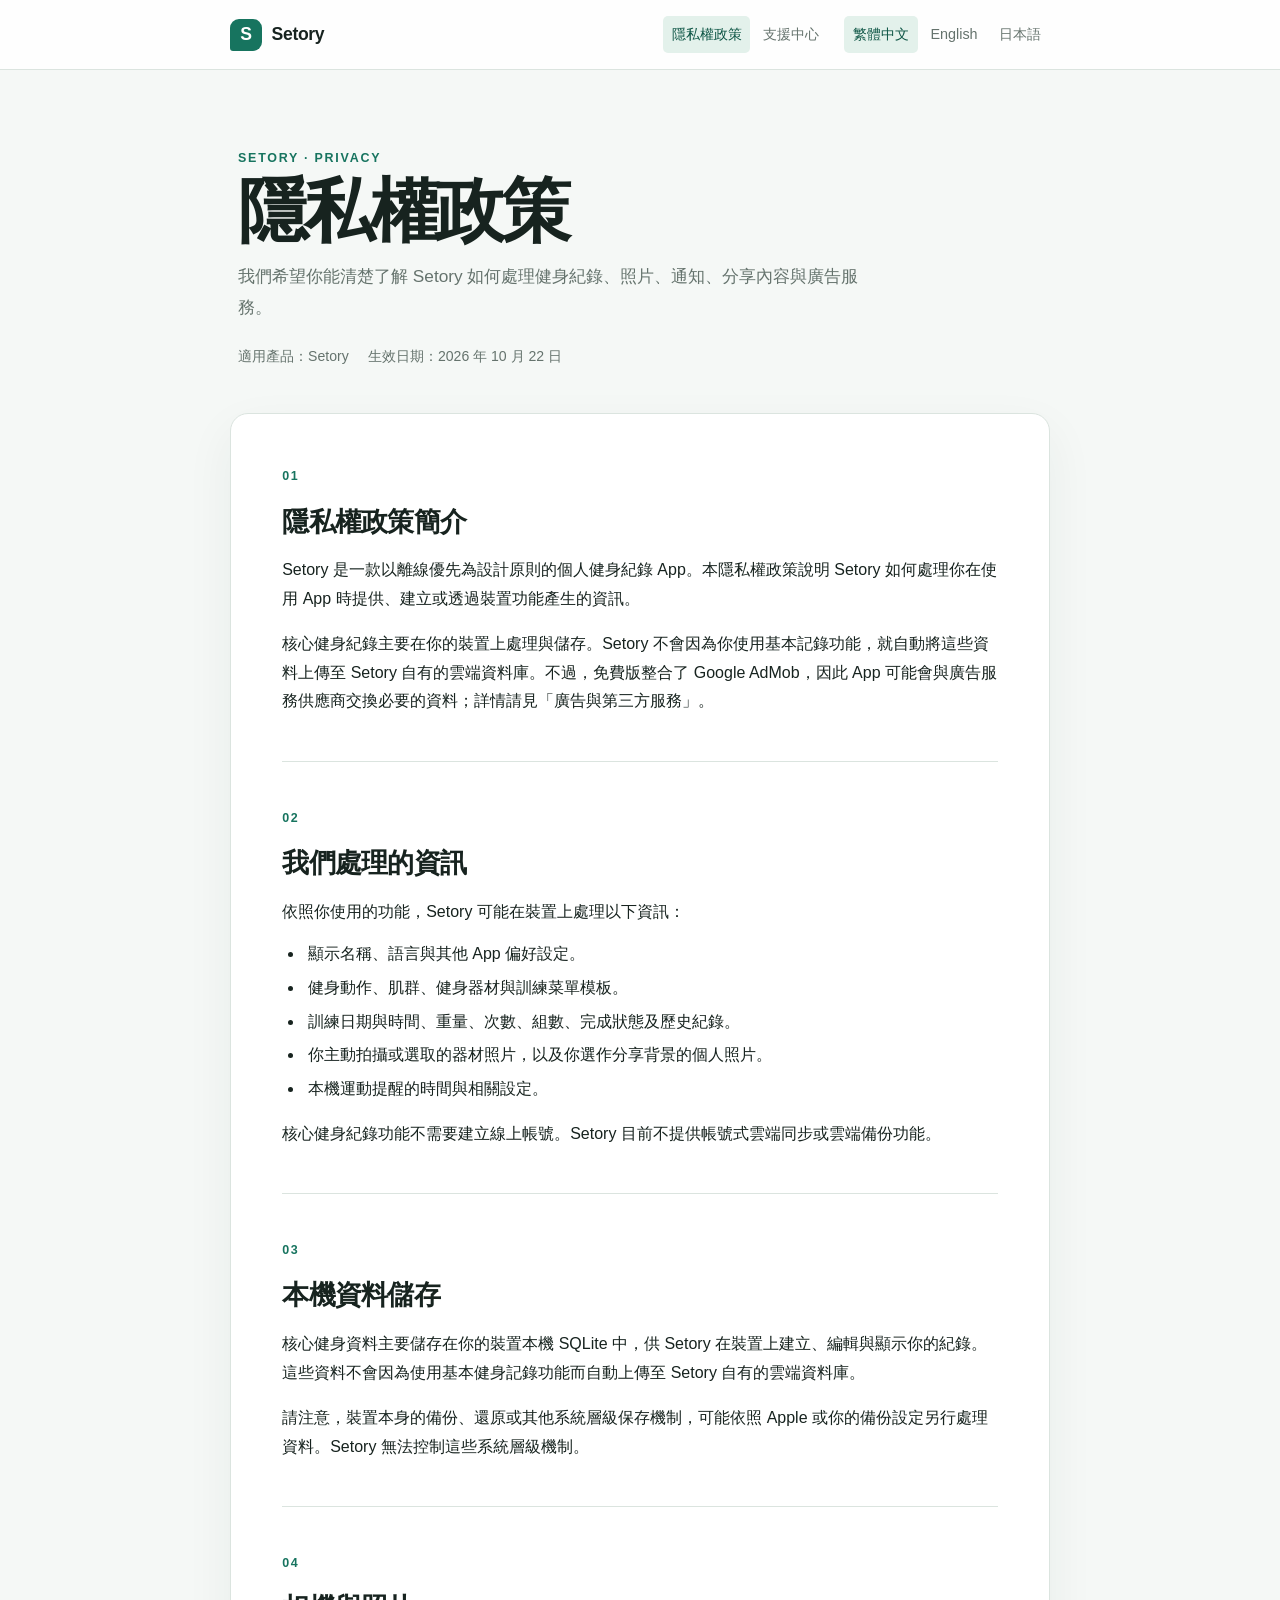
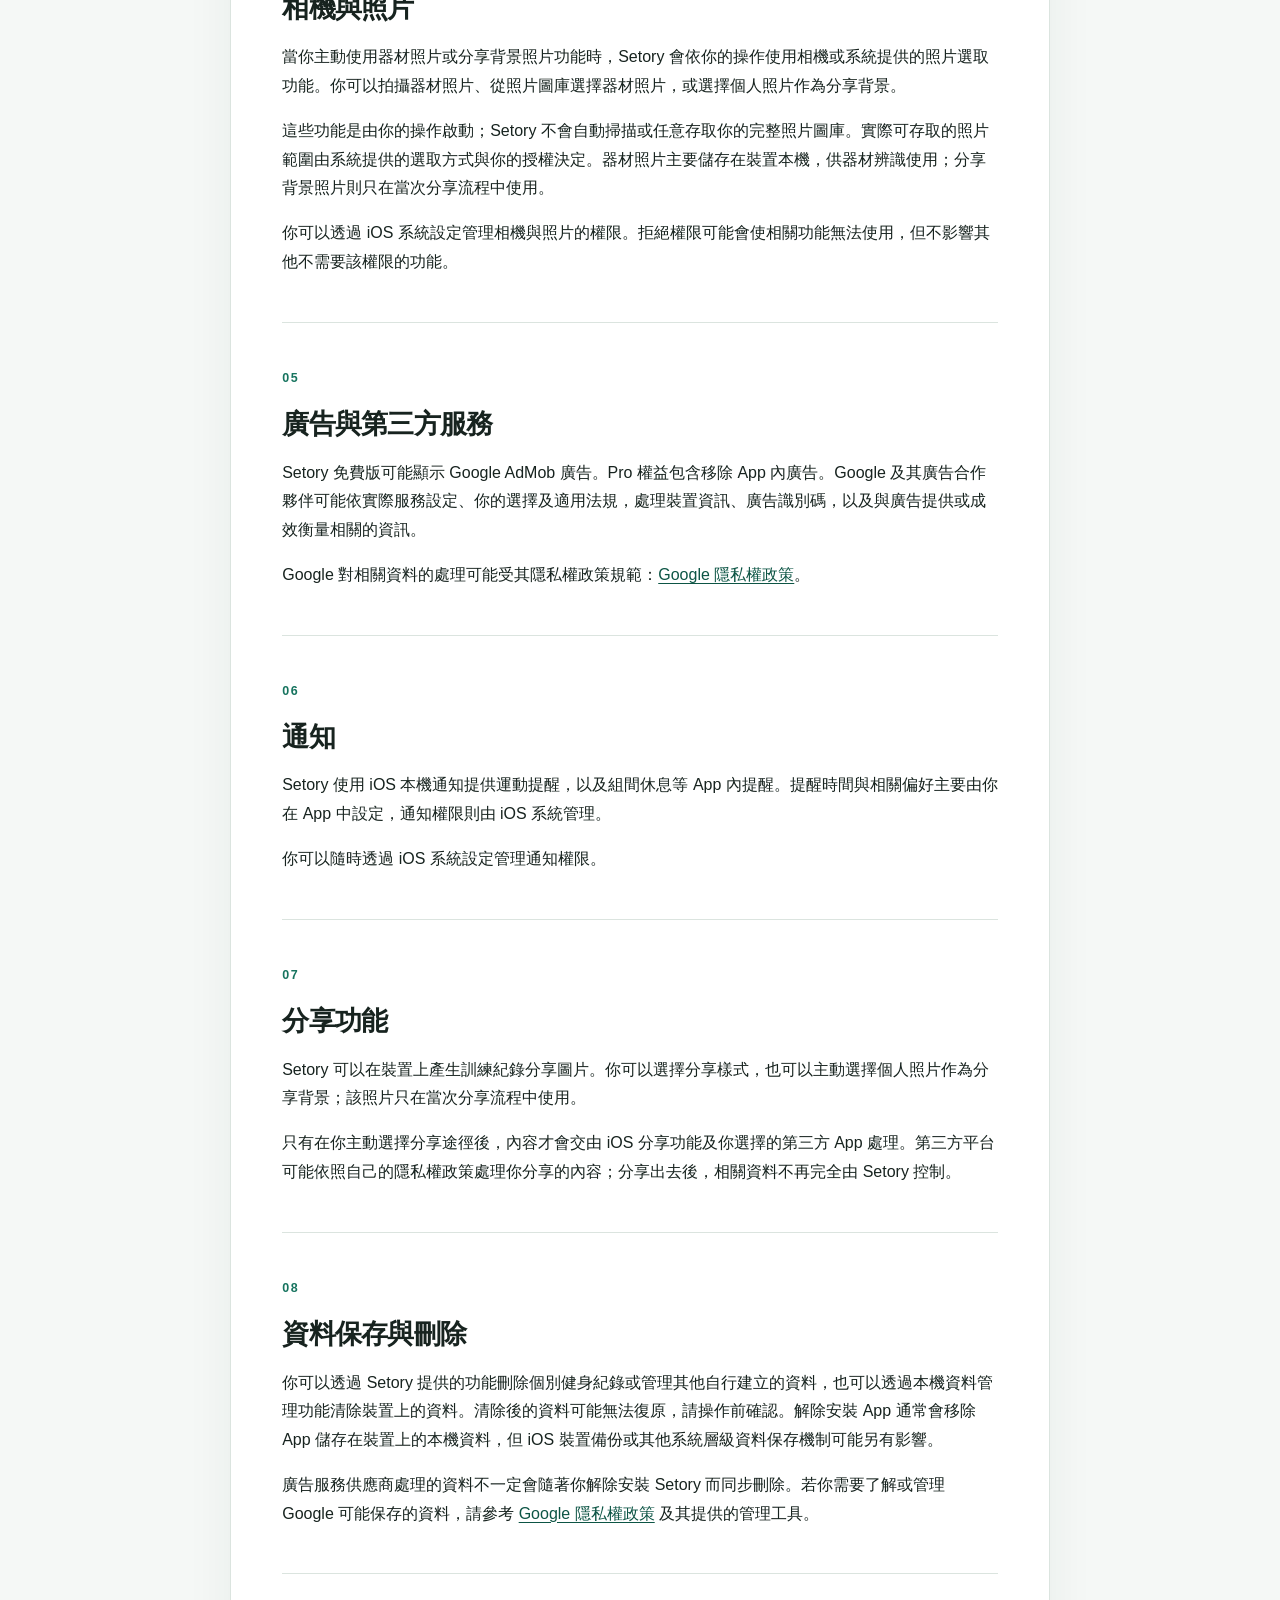
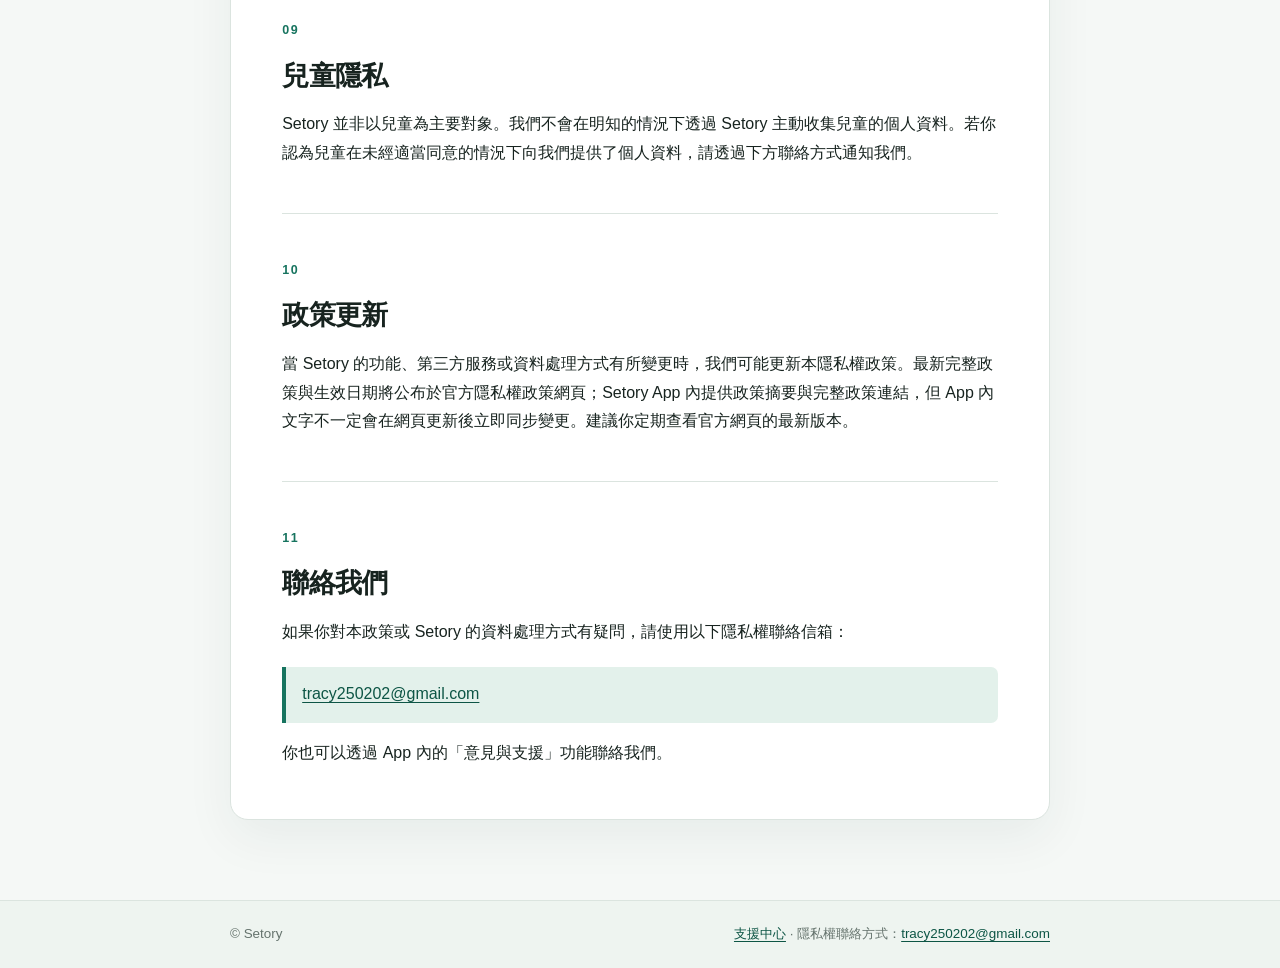
==== commit 52ddea5c: "新增支援中心頁面，調整網站導覽及樣式" ====
--- a/index.html
+++ b/index.html
@@ -17,11 +17,17 @@
                 <span class="brand-mark" aria-hidden="true">S</span>
                 <span>Setory</span>
             </a>
-            <nav class="language-nav" aria-label="語言選擇">
-                <a class="active" href="./" lang="zh-Hant" aria-current="page">繁體中文</a>
-                <a href="./en/" lang="en">English</a>
-                <a href="./ja/" lang="ja">日本語</a>
-            </nav>
+            <div class="header-tools">
+                <nav class="site-nav" aria-label="網站導覽">
+                    <a class="active" href="./" aria-current="page">隱私權政策</a>
+                    <a href="./support/">支援中心</a>
+                </nav>
+                <nav class="language-nav" aria-label="語言選擇">
+                    <a class="active" href="./" lang="zh-Hant" aria-current="page">繁體中文</a>
+                    <a href="./en/" lang="en">English</a>
+                    <a href="./ja/" lang="ja">日本語</a>
+                </nav>
+            </div>
         </div>
     </header>
 
@@ -130,7 +136,7 @@
     <footer class="site-footer">
         <div class="footer-inner">
             <span>© Setory</span>
-            <span>隱私權聯絡方式：<a href="mailto:tracy250202@gmail.com">tracy250202@gmail.com</a></span>
+            <span><a href="./support/">支援中心</a> · 隱私權聯絡方式：<a href="mailto:tracy250202@gmail.com">tracy250202@gmail.com</a></span>
         </div>
     </footer>
 </body>
--- a/styles.css
+++ b/styles.css
@@ -87,6 +87,35 @@
   padding: 1rem 2rem;
 }
 
+.header-tools {
+  display: flex;
+  align-items: center;
+  justify-content: flex-end;
+  gap: 1rem;
+}
+
+.site-nav,
+.language-nav {
+  display: flex;
+  flex-wrap: wrap;
+  align-items: center;
+  gap: 0.25rem;
+}
+
+.site-nav a {
+  padding: 0.35rem 0.55rem;
+  color: var(--muted);
+  border-radius: 5px;
+  font-size: 0.9rem;
+  text-decoration: none;
+}
+
+.site-nav a:hover,
+.site-nav a.active {
+  color: var(--accent-dark);
+  background: var(--accent-soft);
+}
+
 .brand {
   display: inline-flex;
   align-items: center;
@@ -109,13 +138,6 @@
   font-weight: 800;
 }
 
-.language-nav {
-  display: flex;
-  flex-wrap: wrap;
-  justify-content: flex-end;
-  gap: 0.25rem;
-}
-
 .language-nav a {
   padding: 0.35rem 0.55rem;
   color: var(--muted);
@@ -248,6 +270,31 @@
   background: var(--accent-soft);
   border-left: 4px solid var(--accent);
   border-radius: 0 7px 7px 0;
+}
+
+.support-contact-section {
+  padding-bottom: 2.2rem;
+}
+
+.support-contact {
+  margin-top: 1.25rem !important;
+  padding: 1rem 1.1rem;
+  background: var(--accent-soft);
+  border: 1px solid #b9ddcf;
+  border-radius: 10px;
+  font-size: clamp(1.05rem, 2.8vw, 1.25rem);
+  font-weight: 750;
+}
+
+.support-contact a {
+  overflow-wrap: anywhere;
+}
+
+.support-link {
+  display: inline-flex;
+  align-items: center;
+  gap: 0.35rem;
+  font-weight: 700;
 }
 
 .muted {
@@ -294,6 +341,12 @@
     padding: 0.85rem 1rem;
   }
 
+  .header-tools {
+    align-items: flex-start;
+    flex-direction: column;
+    gap: 0.35rem;
+  }
+
   .language-nav {
     justify-content: flex-start;
     margin-left: -0.55rem;
@@ -322,4 +375,4 @@
   html {
     scroll-behavior: auto;
   }
-}+}
